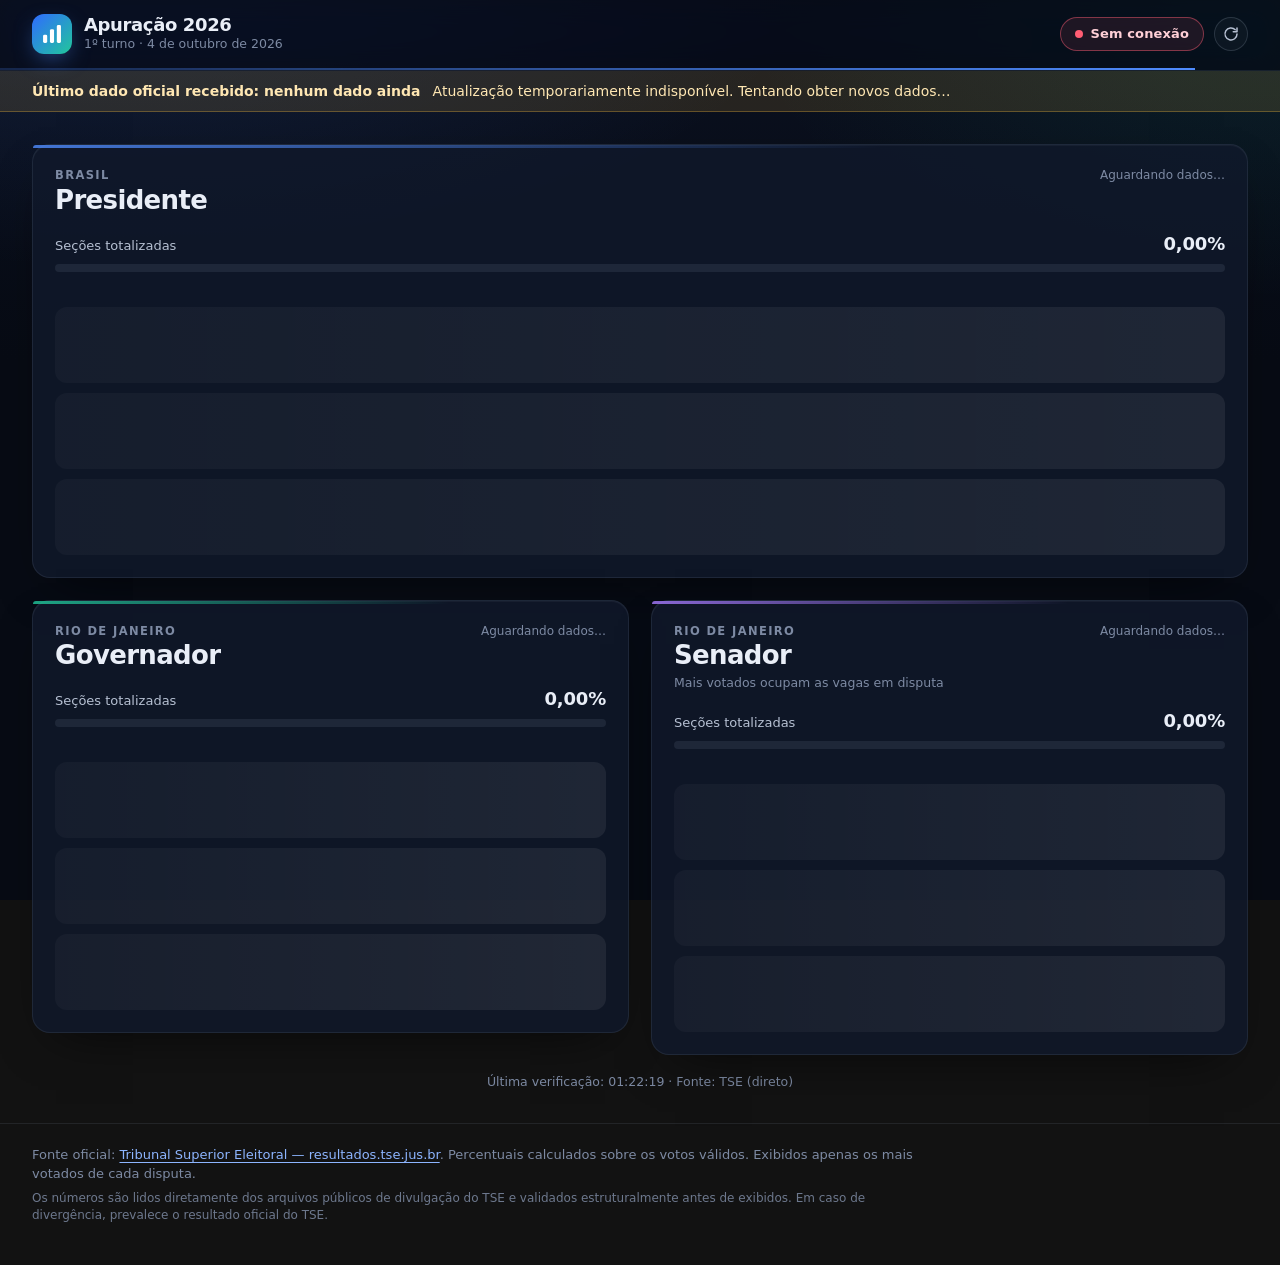
==== index.html @ d316827d "feat: painel oficial de apuracao tempo real eleicoes 2026" ====
<!doctype html>
<html lang="pt-BR">
<head>
  <meta charset="utf-8">
  <meta name="viewport" content="width=device-width, initial-scale=1, viewport-fit=cover">
  <meta http-equiv="Content-Security-Policy" content="default-src 'self'; script-src 'self'; style-src 'self' https://fonts.googleapis.com; font-src 'self' https://fonts.gstatic.com; img-src 'self' data: https://resultados.tse.jus.br; connect-src 'self' https:; base-uri 'self'; form-action 'none'; object-src 'none'">
  <meta name="referrer" content="strict-origin-when-cross-origin">
  <title>Apuração 2026 ao vivo · Presidente, Governador e Senado RJ</title>
  <meta name="description" content="Apuração em tempo real das Eleições 2026: Presidente, Governador do Rio de Janeiro e Senador pelo RJ. Dados oficiais do TSE.">
  <meta name="theme-color" content="#070b14">
  <meta property="og:title" content="Apuração 2026 ao vivo">
  <meta property="og:description" content="Presidente, Governador do RJ e Senado RJ — dados oficiais do TSE em tempo real.">
  <meta property="og:type" content="website">
  <link rel="icon" href="assets/favicon.svg" type="image/svg+xml">
  <link rel="preconnect" href="https://resultados.tse.jus.br" crossorigin>
  <link rel="preconnect" href="https://fonts.googleapis.com">
  <link rel="preconnect" href="https://fonts.gstatic.com" crossorigin>
  <link rel="stylesheet" href="https://fonts.googleapis.com/css2?family=Inter:wght@400;500;600;700;800&display=swap">
  <link rel="stylesheet" href="css/styles.css">
  <script src="js/config.js" defer></script>
  <script src="js/core.js" defer></script>
  <script src="js/tse.js" defer></script>
  <script src="js/ui.js" defer></script>
  <script src="js/app.js" defer></script>
</head>
<body>
  <a class="skip" href="#painel">Pular para os resultados</a>

  <header class="topbar">
    <div class="wrap topbar__inner">
      <div class="brand">
        <span class="brand__mark" aria-hidden="true">
          <svg viewBox="0 0 32 32" width="32" height="32"><rect x="3" y="17" width="6" height="12" rx="2"/><rect x="13" y="9" width="6" height="20" rx="2"/><rect x="23" y="3" width="6" height="26" rx="2"/></svg>
        </span>
        <div class="brand__text">
          <h1 class="brand__title">Apuração 2026</h1>
          <span class="brand__sub" id="turno-label">1º turno · 4 de outubro de 2026</span>
        </div>
      </div>
      <div class="topbar__actions">
        <div id="status" class="status status--idle" role="status" aria-live="polite">
          <span class="status__dot" aria-hidden="true"></span>
          <span class="status__text">Conectando…</span>
        </div>
        <button id="refresh" class="icon-btn" type="button" aria-label="Atualizar agora" title="Atualizar agora">
          <svg viewBox="0 0 24 24" width="18" height="18" aria-hidden="true"><path d="M20 12a8 8 0 1 1-2.34-5.66M20 4v5h-5" fill="none" stroke="currentColor" stroke-width="2" stroke-linecap="round" stroke-linejoin="round"/></svg>
        </button>
      </div>
    </div>
    <div class="topbar__timer" aria-hidden="true"><span id="timer-bar"></span></div>
  </header>

  <div id="demo-banner" class="banner banner--demo" hidden>
    <div class="wrap"><strong>Modo simulação.</strong> Números fictícios para teste visual, sobre a lista real de candidatos. <a href="./">Voltar aos dados oficiais</a></div>
  </div>

  <div id="offline-banner" class="banner banner--warn" role="alert" hidden>
    <div class="wrap">
      <strong>Último dado oficial recebido: <span id="offline-time">—</span></strong>
      <span>Atualização temporariamente indisponível. Tentando obter novos dados…</span>
    </div>
  </div>

  <main id="painel" class="wrap main">
    <section id="countdown" class="countdown" hidden aria-labelledby="countdown-title">
      <p class="countdown__eyebrow">Eleições 2026 · Dados oficiais do TSE</p>
      <h2 class="countdown__title" id="countdown-title">A apuração começa em</h2>
      <div class="countdown__clock" role="timer" aria-live="off">
        <div class="countdown__unit"><span data-u="h">00</span><small>horas</small></div>
        <i aria-hidden="true">:</i>
        <div class="countdown__unit"><span data-u="m">00</span><small>min</small></div>
        <i aria-hidden="true">:</i>
        <div class="countdown__unit"><span data-u="s">00</span><small>seg</small></div>
      </div>
      <p class="countdown__note">Divulgação a partir das 17h (horário de Brasília). O painel entra em modo apuração automaticamente — não é preciso recarregar.</p>
    </section>

    <div id="races" class="races" aria-live="off"></div>

    <p class="meta-line" id="meta-line" aria-live="off"></p>
  </main>

  <footer class="footer">
    <div class="wrap">
      <p>Fonte oficial: <a href="https://resultados.tse.jus.br" target="_blank" rel="noopener noreferrer">Tribunal Superior Eleitoral — resultados.tse.jus.br</a>. Percentuais calculados sobre os votos válidos. Exibidos apenas os mais votados de cada disputa.</p>
      <p class="footer__small">Os números são lidos diretamente dos arquivos públicos de divulgação do TSE e validados estruturalmente antes de exibidos. Em caso de divergência, prevalece o resultado oficial do TSE.</p>
    </div>
  </footer>

  <noscript><div class="noscript">Ative o JavaScript para acompanhar a apuração em tempo real, ou acesse <a href="https://resultados.tse.jus.br">resultados.tse.jus.br</a>.</div></noscript>
</body>
</html>
---- css/styles.css ----
/* ==========================================================================
   Apuração 2026 — estilos
   ========================================================================== */

:root {
  --bg: #070b14;
  --bg-2: #0a1020;
  --surface: rgba(17, 25, 43, 0.82);
  --surface-solid: #111a2c;
  --surface-2: #162036;
  --border: rgba(148, 163, 184, 0.12);
  --border-strong: rgba(148, 163, 184, 0.22);
  --text: #e9eef7;
  --text-2: #b6c0d2;
  --muted: #7d8aa3;
  --accent: #4f8cff;
  --win: #21c79b;
  --warn: #f5b83d;
  --danger: #ff5d73;
  --radius: 18px;
  --radius-sm: 12px;
  --shadow: 0 1px 0 rgba(255, 255, 255, 0.04) inset, 0 20px 50px -24px rgba(0, 0, 0, 0.7);
  --font: 'Inter', system-ui, -apple-system, 'Segoe UI', Roboto, 'Helvetica Neue', Arial, sans-serif;
  --ease: cubic-bezier(.2, .8, .2, 1);
  color-scheme: dark;
}

*, *::before, *::after { box-sizing: border-box; }

[hidden] { display: none !important; }

html { -webkit-text-size-adjust: 100%; text-size-adjust: 100%; }

body {
  margin: 0;
  min-height: 100vh;
  font-family: var(--font);
  font-size: 15px;
  line-height: 1.45;
  color: var(--text);
  background:
    radial-gradient(1200px 600px at 10% -10%, rgba(79, 140, 255, 0.16), transparent 60%),
    radial-gradient(900px 500px at 100% 0%, rgba(33, 199, 155, 0.10), transparent 60%),
    linear-gradient(180deg, var(--bg-2), var(--bg) 40%);
  background-attachment: fixed;
  -webkit-font-smoothing: antialiased;
  -moz-osx-font-smoothing: grayscale;
  font-feature-settings: 'cv11', 'ss01';
}

a { color: #8db5ff; text-underline-offset: 3px; }
a:hover { color: #b9d1ff; }

.wrap { width: 100%; max-width: 1440px; margin: 0 auto; padding: 0 clamp(14px, 3vw, 32px); }

.skip {
  position: absolute; left: 12px; top: -60px; z-index: 100;
  background: var(--accent); color: #fff; padding: 10px 14px; border-radius: 10px; font-weight: 600;
}
.skip:focus { top: 12px; }

:focus-visible { outline: 2px solid var(--accent); outline-offset: 3px; border-radius: 8px; }

/* ---------------------------------------------------------------- Topbar */

.topbar {
  position: sticky; top: 0; z-index: 50;
  background: rgba(7, 11, 20, 0.72);
  backdrop-filter: saturate(160%) blur(14px);
  -webkit-backdrop-filter: saturate(160%) blur(14px);
  border-bottom: 1px solid var(--border);
}
.topbar__inner { display: flex; align-items: center; justify-content: space-between; gap: 16px; min-height: 68px; }

.brand { display: flex; align-items: center; gap: 12px; min-width: 0; }
.brand__mark {
  display: grid; place-items: center; width: 40px; height: 40px; flex: none;
  border-radius: 12px;
  background: linear-gradient(135deg, #2f6bff, #21c79b);
  box-shadow: 0 8px 24px -8px rgba(79, 140, 255, 0.7);
}
.brand__mark svg { width: 22px; height: 22px; fill: #fff; }
.brand__text { display: flex; flex-direction: column; min-width: 0; }
.brand__title { margin: 0; font-size: 18px; font-weight: 800; letter-spacing: -0.02em; line-height: 1.1; }
.brand__sub { color: var(--muted); font-size: 12.5px; font-weight: 500; white-space: nowrap; overflow: hidden; text-overflow: ellipsis; }

.topbar__actions { display: flex; align-items: center; gap: 10px; flex: none; }

.status {
  display: inline-flex; align-items: center; gap: 8px;
  height: 34px; padding: 0 14px;
  border-radius: 999px;
  border: 1px solid var(--border-strong);
  background: rgba(255, 255, 255, 0.03);
  font-size: 13px; font-weight: 600; letter-spacing: 0.01em;
  white-space: nowrap;
  transition: background .3s, border-color .3s, color .3s;
}
.status__dot { width: 8px; height: 8px; border-radius: 50%; background: var(--muted); position: relative; }
.status--live { color: #c9fbe9; border-color: rgba(33, 199, 155, 0.45); background: rgba(33, 199, 155, 0.10); }
.status--live .status__dot { background: var(--win); }
.status--live .status__dot::after {
  content: ''; position: absolute; inset: -4px; border-radius: 50%;
  border: 2px solid var(--win); animation: pulse 1.8s var(--ease) infinite;
}
.status--waiting { color: #cfe0ff; border-color: rgba(79, 140, 255, 0.4); background: rgba(79, 140, 255, 0.10); }
.status--waiting .status__dot { background: var(--accent); }
.status--unstable { color: #ffe7b3; border-color: rgba(245, 184, 61, 0.45); background: rgba(245, 184, 61, 0.10); }
.status--unstable .status__dot { background: var(--warn); }
.status--offline { color: #ffd0d7; border-color: rgba(255, 93, 115, 0.45); background: rgba(255, 93, 115, 0.10); }
.status--offline .status__dot { background: var(--danger); }
.status--final { color: #dbe4f3; }
.status--final .status__dot { background: var(--text-2); }

@keyframes pulse {
  0% { transform: scale(.6); opacity: .9; }
  100% { transform: scale(1.9); opacity: 0; }
}

.icon-btn {
  display: grid; place-items: center; width: 34px; height: 34px;
  border-radius: 50%; border: 1px solid var(--border-strong);
  background: rgba(255, 255, 255, 0.03); color: var(--text-2);
  cursor: pointer; transition: background .2s, color .2s, transform .2s;
}
.icon-btn:hover { background: rgba(255, 255, 255, 0.08); color: var(--text); }
.icon-btn:disabled { cursor: progress; opacity: .7; }
.icon-btn.is-spinning svg { animation: spin .9s linear infinite; }
@keyframes spin { to { transform: rotate(360deg); } }

.topbar__timer { height: 2px; background: transparent; overflow: hidden; }
.topbar__timer span {
  display: block; height: 100%; width: 100%;
  transform-origin: left center; transform: scaleX(0);
  background: linear-gradient(90deg, rgba(79, 140, 255, 0.2), var(--accent));
  transition: transform .25s linear;
}

/* --------------------------------------------------------------- Banners */

.banner { font-size: 14px; border-bottom: 1px solid var(--border); }
.banner .wrap { display: flex; flex-wrap: wrap; gap: 6px 12px; align-items: center; padding-top: 10px; padding-bottom: 10px; }
.banner--warn { background: rgba(245, 184, 61, 0.12); color: #ffe7b3; border-color: rgba(245, 184, 61, 0.3); }
.banner--demo { background: rgba(167, 123, 255, 0.14); color: #e5d9ff; border-color: rgba(167, 123, 255, 0.3); }
.banner a { color: inherit; font-weight: 600; }

/* ------------------------------------------------------------ Countdown */

.main { padding-top: clamp(18px, 3vw, 32px); padding-bottom: 32px; }

.countdown {
  position: relative; overflow: hidden;
  text-align: center;
  padding: clamp(26px, 5vw, 48px) 20px;
  margin-bottom: clamp(18px, 3vw, 28px);
  border-radius: calc(var(--radius) + 6px);
  border: 1px solid var(--border);
  background:
    radial-gradient(600px 220px at 50% 0%, rgba(79, 140, 255, 0.22), transparent 70%),
    var(--surface);
  box-shadow: var(--shadow);
}
.countdown__eyebrow { margin: 0 0 6px; color: var(--muted); font-size: 12px; font-weight: 700; letter-spacing: .14em; text-transform: uppercase; }
.countdown__title { margin: 0 0 18px; font-size: clamp(20px, 3vw, 28px); font-weight: 700; letter-spacing: -0.02em; }
.countdown__clock { display: inline-flex; align-items: flex-start; gap: clamp(8px, 2vw, 18px); }
.countdown__clock i { font-style: normal; font-size: clamp(36px, 8vw, 72px); font-weight: 300; color: var(--muted); line-height: 1; }
.countdown__unit { display: flex; flex-direction: column; align-items: center; min-width: clamp(64px, 14vw, 120px); }
.countdown__unit span {
  font-size: clamp(42px, 9vw, 84px); font-weight: 800; line-height: 1; letter-spacing: -0.04em;
  font-variant-numeric: tabular-nums;
  background: linear-gradient(180deg, #fff, #9fb8e6);
  -webkit-background-clip: text; background-clip: text; color: transparent;
}
.countdown__unit small { margin-top: 8px; color: var(--muted); font-size: 11px; font-weight: 600; letter-spacing: .12em; text-transform: uppercase; }
.countdown__note { margin: 20px auto 0; max-width: 560px; color: var(--text-2); font-size: 14px; }

/* ---------------------------------------------------------------- Grid */

.races { display: grid; grid-template-columns: 1fr; gap: clamp(14px, 2vw, 22px); align-items: start; }

@media (min-width: 880px) {
  .races { grid-template-columns: repeat(2, minmax(0, 1fr)); }
  .race--presidente { grid-column: 1 / -1; }
  .race--presidente.is-pre .cands { grid-template-columns: repeat(auto-fill, minmax(240px, 1fr)); }
  .race--presidente:not(.is-pre) .cands { grid-template-columns: repeat(2, minmax(0, 1fr)); column-gap: 18px; }
  .race--presidente:not(.is-pre) .cand.is-leader { grid-column: 1 / -1; }
}
@media (min-width: 1320px) {
  .races { grid-template-columns: repeat(3, minmax(0, 1fr)); }
  .race--presidente { grid-column: auto; }
  .race--presidente.is-pre .cands { grid-template-columns: 1fr; }
  .race--presidente:not(.is-pre) .cands { grid-template-columns: 1fr; }
}

/* ---------------------------------------------------------------- Card */

.race {
  position: relative;
  display: flex; flex-direction: column; gap: 16px;
  padding: clamp(16px, 2vw, 22px);
  border-radius: var(--radius);
  border: 1px solid var(--border);
  background: var(--surface);
  box-shadow: var(--shadow);
  min-width: 0;
}
.race::before {
  content: ''; position: absolute; inset: 0 0 auto 0; height: 3px; border-radius: var(--radius) var(--radius) 0 0;
  background: linear-gradient(90deg, var(--accent), transparent 70%);
  opacity: .8;
}
.race--governador::before { background: linear-gradient(90deg, #21c79b, transparent 70%); }
.race--senador::before { background: linear-gradient(90deg, #a77bff, transparent 70%); }

.race__head { display: flex; align-items: flex-start; justify-content: space-between; gap: 12px; }
.race__eyebrow { margin: 0; color: var(--muted); font-size: 11.5px; font-weight: 700; letter-spacing: .12em; text-transform: uppercase; }
.race__title { margin: 2px 0 0; font-size: clamp(22px, 2.4vw, 26px); font-weight: 800; letter-spacing: -0.025em; line-height: 1.1; }
.race__hint { margin: 4px 0 0; color: var(--muted); font-size: 12.5px; }
.race__meta { display: flex; flex-direction: column; align-items: flex-end; gap: 6px; text-align: right; flex: none; }
.race__updated { color: var(--muted); font-size: 12px; font-variant-numeric: tabular-nums; white-space: nowrap; }

.chip { display: inline-flex; align-items: center; height: 22px; padding: 0 9px; border-radius: 999px; font-size: 11px; font-weight: 700; letter-spacing: .04em; text-transform: uppercase; }
.chip--final { background: rgba(233, 238, 247, 0.1); color: var(--text); border: 1px solid var(--border-strong); }

.race__alert {
  margin: 0; padding: 10px 12px; border-radius: var(--radius-sm);
  background: rgba(245, 184, 61, 0.1); border: 1px solid rgba(245, 184, 61, 0.3);
  color: #ffe7b3; font-size: 13px;
}

/* ------------------------------------------------------------ Progress */

.progress { display: grid; gap: 7px; }
.progress__row { display: flex; align-items: baseline; justify-content: space-between; gap: 10px; }
.progress__label { color: var(--text-2); font-size: 13px; font-weight: 500; }
.progress__value { font-size: 18px; font-weight: 800; letter-spacing: -0.01em; font-variant-numeric: tabular-nums; }
.progress__track { height: 8px; border-radius: 999px; background: rgba(148, 163, 184, 0.12); overflow: hidden; }
.progress__fill {
  display: block; height: 100%; width: 0;
  border-radius: inherit;
  background: linear-gradient(90deg, #2f6bff, #21c79b);
  transition: width 1.1s var(--ease);
  position: relative; overflow: hidden;
}
.progress__fill::after {
  content: ''; position: absolute; inset: 0;
  background: linear-gradient(90deg, transparent, rgba(255, 255, 255, 0.35), transparent);
  transform: translateX(-100%); animation: shimmer 2.4s ease-in-out infinite;
}
.is-final .progress__fill::after, .is-pre .progress__fill::after { animation: none; }
.progress__count { color: var(--muted); font-size: 12px; font-variant-numeric: tabular-nums; min-height: 1em; }
@keyframes shimmer { to { transform: translateX(100%); } }

/* --------------------------------------------------------- Candidatos */

.cands { list-style: none; margin: 0; padding: 0; display: grid; gap: 10px; }

.cand {
  --c: var(--accent);
  position: relative;
  display: grid;
  grid-template-columns: 26px 56px minmax(0, 1fr) auto;
  align-items: center;
  gap: 12px;
  padding: 12px;
  border-radius: var(--radius-sm);
  background: rgba(255, 255, 255, 0.025);
  border: 1px solid var(--border);
  transition: background .3s, border-color .3s;
  will-change: transform;
}
.cand:hover { background: rgba(255, 255, 255, 0.045); }

.cand.is-leader {
  grid-template-columns: 26px 84px minmax(0, 1fr) auto;
  padding: 14px;
  border-color: color-mix(in srgb, var(--c) 45%, transparent);
  background:
    linear-gradient(110deg, color-mix(in srgb, var(--c) 16%, transparent), transparent 60%),
    rgba(255, 255, 255, 0.03);
}

.cand__rank { color: var(--muted); font-size: 13px; font-weight: 700; text-align: center; font-variant-numeric: tabular-nums; }
.is-leader .cand__rank { color: var(--c); }

.cand__photo {
  position: relative; width: 56px; aspect-ratio: 3 / 4;
  border-radius: 10px; overflow: hidden;
  background: linear-gradient(160deg, color-mix(in srgb, var(--c) 45%, #1a2338), #121a2b);
  box-shadow: 0 0 0 2px color-mix(in srgb, var(--c) 70%, transparent), 0 8px 20px -10px rgba(0, 0, 0, .8);
}
.is-leader .cand__photo { width: 84px; border-radius: 14px; }
.cand__photo img {
  position: absolute; inset: 0; width: 100%; height: 100%;
  object-fit: cover; object-position: center 20%;
  opacity: 0; transition: opacity .5s ease;
}
.cand__photo.has-img img { opacity: 1; }
.cand__initials {
  position: absolute; inset: 0; display: grid; place-items: center;
  font-weight: 800; font-size: 17px; color: rgba(255, 255, 255, 0.9); letter-spacing: .02em;
}
.is-leader .cand__initials { font-size: 24px; }

.cand__body { min-width: 0; display: grid; gap: 3px; }
.cand__line { display: flex; align-items: center; gap: 8px; min-width: 0; }
.cand__name {
  font-weight: 700; font-size: 15px; letter-spacing: -0.01em; line-height: 1.2;
  overflow: hidden; display: -webkit-box; -webkit-line-clamp: 2; line-clamp: 2; -webkit-box-orient: vertical;
  overflow-wrap: anywhere;
}
.cand__line { align-items: flex-start; }
.cand.is-cut { margin-bottom: 22px; }
.cand.is-cut::after {
  content: attr(data-cut);
  position: absolute; left: 0; right: 0; bottom: -17px;
  display: flex; align-items: center; gap: 8px;
  color: var(--muted); font-size: 10.5px; font-weight: 700; letter-spacing: .08em; text-transform: uppercase;
  border-top: 1px dashed var(--border-strong); padding-top: 3px;
}
.is-leader .cand__name { font-size: 19px; font-weight: 800; }
.cand__party { color: var(--muted); font-size: 12.5px; white-space: nowrap; overflow: hidden; text-overflow: ellipsis; }

.cand__bar { margin-top: 6px; height: 7px; border-radius: 999px; background: rgba(148, 163, 184, 0.12); overflow: hidden; }
.is-leader .cand__bar { height: 9px; }
.cand__fill {
  display: block; height: 100%; width: 0; border-radius: inherit;
  background: linear-gradient(90deg, color-mix(in srgb, var(--c) 70%, #fff 0%), var(--c));
  box-shadow: 0 0 16px -2px color-mix(in srgb, var(--c) 70%, transparent);
  transition: width 1s var(--ease);
}

.cand__nums { display: grid; justify-items: end; gap: 1px; text-align: right; min-width: 84px; }
.cand__pct { font-size: 20px; font-weight: 800; letter-spacing: -0.02em; font-variant-numeric: tabular-nums; line-height: 1.1; }
.is-leader .cand__pct { font-size: 30px; }
.cand__votes { color: var(--text-2); font-size: 12px; font-variant-numeric: tabular-nums; white-space: nowrap; }
.cand__delta { font-size: 11.5px; font-weight: 700; font-variant-numeric: tabular-nums; min-height: 1em; }
.cand__delta.is-up { color: var(--win); }
.cand__delta.is-down { color: var(--danger); }
.cand__num { display: none; }

.tag {
  flex: none; display: inline-flex; align-items: center; height: 20px; padding: 0 8px;
  border-radius: 999px; font-size: 10.5px; font-weight: 800; letter-spacing: .06em; text-transform: uppercase;
}
.tag--win { background: rgba(33, 199, 155, 0.16); color: #7ff0cc; border: 1px solid rgba(33, 199, 155, 0.45); }
.tag--runoff { background: rgba(245, 184, 61, 0.14); color: #ffd98a; border: 1px solid rgba(245, 184, 61, 0.45); }
.tag--muted { background: rgba(148, 163, 184, 0.12); color: var(--text-2); border: 1px solid var(--border-strong); }

.cand.is-flash { animation: flash 1.4s ease-out; }
@keyframes flash {
  0% { background-color: color-mix(in srgb, var(--c) 22%, transparent); }
  100% { background-color: rgba(255, 255, 255, 0.025); }
}

/* Pré-apuração: lista compacta de todos os candidatos */
.is-pre .cands { grid-template-columns: repeat(auto-fill, minmax(220px, 1fr)); gap: 8px; }
.is-pre .cand { grid-template-columns: 44px minmax(0, 1fr) auto; padding: 9px 10px; gap: 10px; }
.is-pre .cand__rank, .is-pre .cand__bar, .is-pre .cand__pct, .is-pre .cand__votes, .is-pre .cand__delta { display: none; }
.is-pre .cand__photo { width: 44px; border-radius: 9px; }
.is-pre .cand__initials { font-size: 14px; }
.is-pre .cand__name { font-size: 14px; }
.is-pre .cand__nums { min-width: 0; }
.is-pre .cand__num {
  display: inline-grid; place-items: center; min-width: 34px; height: 26px; padding: 0 8px;
  border-radius: 8px; background: color-mix(in srgb, var(--c) 18%, transparent);
  color: color-mix(in srgb, var(--c) 60%, #fff); font-weight: 800; font-size: 13px; font-variant-numeric: tabular-nums;
}

/* Carregando */
.skeleton { display: none; gap: 10px; }
.is-loading .skeleton { display: grid; }
.is-loading .cands, .is-loading .stats { display: none; }
.skeleton span {
  height: 76px; border-radius: var(--radius-sm);
  background: linear-gradient(90deg, rgba(255, 255, 255, 0.03), rgba(255, 255, 255, 0.07), rgba(255, 255, 255, 0.03));
  background-size: 200% 100%; animation: skel 1.4s ease-in-out infinite;
}
@keyframes skel { from { background-position: 200% 0; } to { background-position: -200% 0; } }

.is-stale .cands, .is-stale .progress { opacity: .72; transition: opacity .3s; }

/* --------------------------------------------------------------- Chart */

.chart { margin: 0; padding: 12px 12px 6px; border-radius: var(--radius-sm); border: 1px solid var(--border); background: rgba(0, 0, 0, 0.18); }
.chart__caption { display: flex; justify-content: space-between; gap: 10px; flex-wrap: wrap; margin-bottom: 6px; font-size: 12px; font-weight: 600; color: var(--text-2); }
.chart__axis { color: var(--muted); font-weight: 500; }
.chart svg { display: block; width: 100%; height: 170px; overflow: visible; }
.chart__grid { stroke: rgba(148, 163, 184, 0.12); stroke-width: 1; vector-effect: non-scaling-stroke; }
.chart__half { stroke: rgba(245, 184, 61, 0.45); stroke-width: 1; stroke-dasharray: 4 4; vector-effect: non-scaling-stroke; }
.chart__label { fill: var(--muted); font-size: 10px; font-family: var(--font); }
.chart__line { fill: none; stroke-width: 2.25; stroke-linejoin: round; stroke-linecap: round; vector-effect: non-scaling-stroke; }
.chart__dot { stroke: var(--surface-solid); stroke-width: 2; vector-effect: non-scaling-stroke; }

/* --------------------------------------------------------------- Stats */

.stats { display: grid; grid-template-columns: repeat(4, minmax(0, 1fr)); gap: 8px; margin: 0; }
.stat { padding: 10px 8px; border-radius: 10px; background: rgba(255, 255, 255, 0.025); border: 1px solid var(--border); text-align: center; min-width: 0; }
.stat dt { color: var(--muted); font-size: 10.5px; font-weight: 700; letter-spacing: .06em; text-transform: uppercase; white-space: nowrap; overflow: hidden; text-overflow: ellipsis; }
.stat dd { margin: 3px 0 0; font-size: 14px; font-weight: 700; font-variant-numeric: tabular-nums; }

/* ------------------------------------------------------------- Footer */

.meta-line { margin: 18px 0 0; text-align: center; color: var(--muted); font-size: 12.5px; font-variant-numeric: tabular-nums; }

.footer { border-top: 1px solid var(--border); padding: 22px 0 34px; color: var(--muted); font-size: 13px; }
.footer p { margin: 0 0 6px; max-width: 900px; }
.footer__small { font-size: 12px; opacity: .85; }

.noscript { padding: 16px; text-align: center; background: var(--warn); color: #111; }
.is-broken::after {
  content: 'Falha ao carregar os scripts. Recarregue a página.';
  position: fixed; inset: auto 16px 16px 16px; padding: 14px; border-radius: 12px;
  background: var(--danger); color: #fff; font-weight: 600; text-align: center;
}

/* ---------------------------------------------------------- Responsivo */

@media (max-width: 560px) {
  body { font-size: 14px; }
  .topbar__inner { min-height: 60px; }
  .brand__mark { width: 34px; height: 34px; }
  .brand__title { font-size: 16px; }
  .status { padding: 0 10px; font-size: 12px; }
  .cand { grid-template-columns: 48px minmax(0, 1fr) auto; padding: 10px; gap: 10px; }
  .cand .cand__rank { display: none; }
  .cand__photo { width: 48px; }
  .cand.is-leader { grid-template-columns: 66px minmax(0, 1fr) auto; }
  .is-leader .cand__photo { width: 66px; }
  .is-leader .cand__name { font-size: 16px; }
  .is-leader .cand__pct { font-size: 24px; }
  .cand__pct { font-size: 17px; }
  .cand__nums { min-width: 70px; }
  .stats { grid-template-columns: repeat(2, minmax(0, 1fr)); }
  .race__head { flex-direction: column; }
  .race__meta { align-items: flex-start; text-align: left; flex-direction: row; }
}

@media (prefers-reduced-motion: reduce) {
  *, *::before, *::after { animation: none !important; transition: none !important; }
}

@supports not (color: color-mix(in srgb, red 50%, blue)) {
  .cand.is-leader { border-color: var(--border-strong); background: rgba(255, 255, 255, 0.05); }
  .cand__photo { box-shadow: 0 0 0 2px var(--c); background: #1a2338; }
  .cand__fill { background: var(--c); box-shadow: none; }
  .is-pre .cand__num { background: rgba(255, 255, 255, 0.08); color: var(--text); }
}
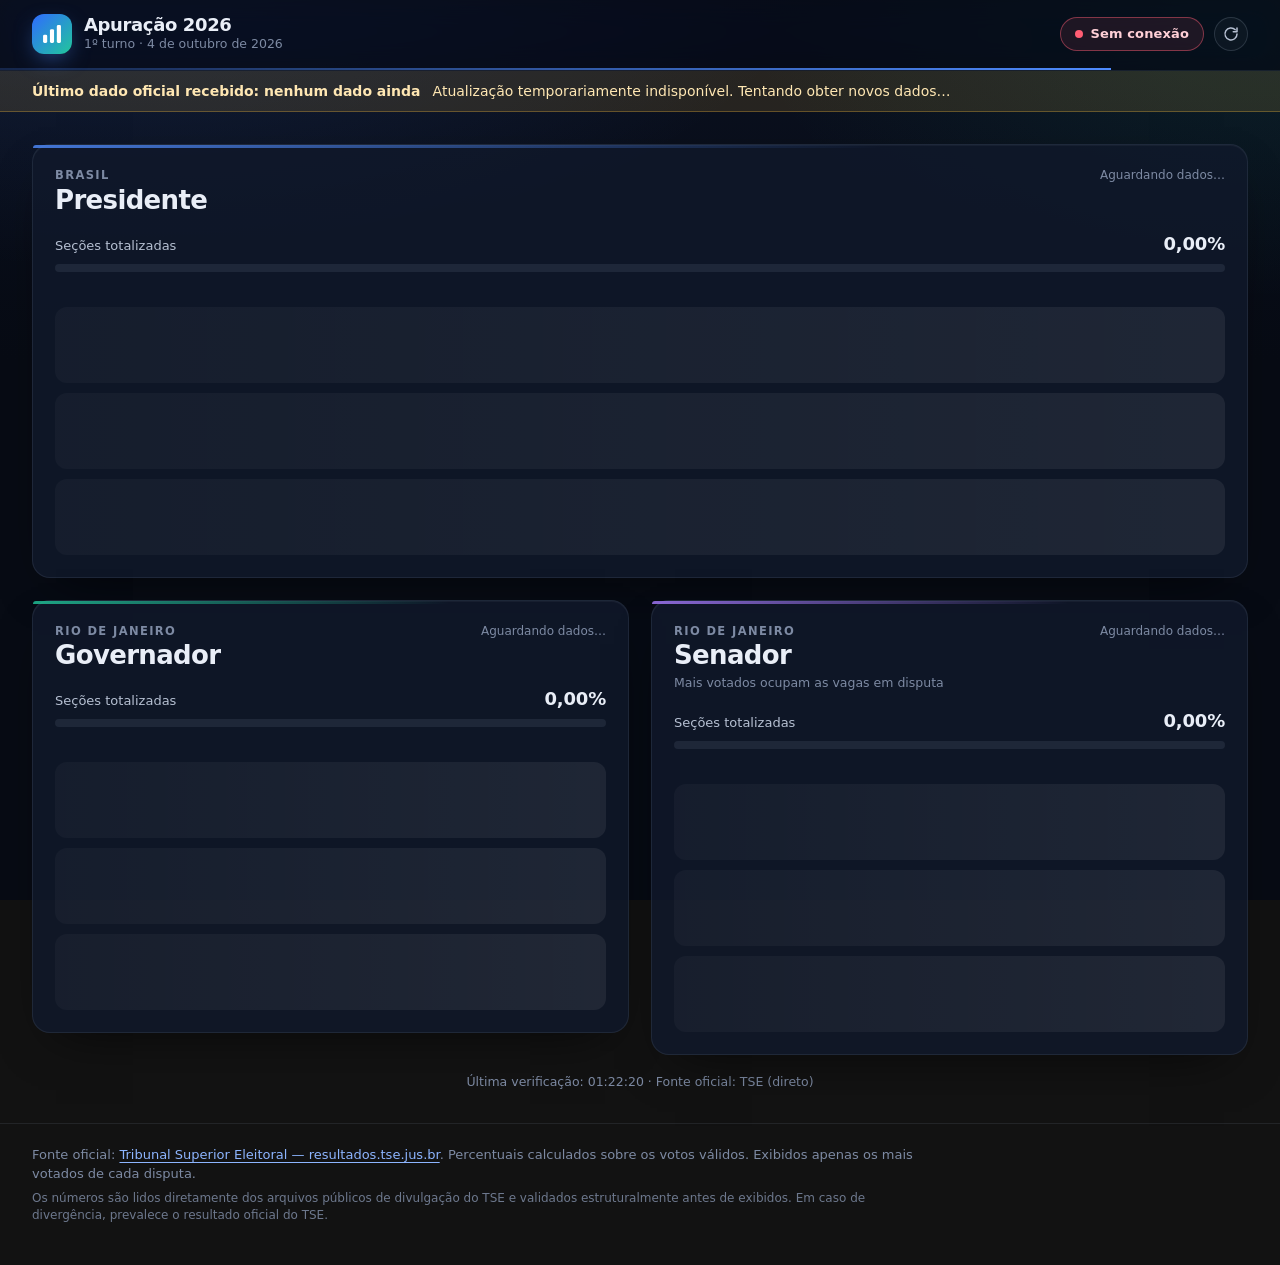
==== commit a3c69fe8: "fix: remover simulacao e aplicar rigor absoluto aos dados oficiais do TSE" ====
--- a/index.html
+++ b/index.html
@@ -50,10 +50,6 @@
     <div class="topbar__timer" aria-hidden="true"><span id="timer-bar"></span></div>
   </header>
 
-  <div id="demo-banner" class="banner banner--demo" hidden>
-    <div class="wrap"><strong>Modo simulação.</strong> Números fictícios para teste visual, sobre a lista real de candidatos. <a href="./">Voltar aos dados oficiais</a></div>
-  </div>
-
   <div id="offline-banner" class="banner banner--warn" role="alert" hidden>
     <div class="wrap">
       <strong>Último dado oficial recebido: <span id="offline-time">—</span></strong>
--- a/css/styles.css
+++ b/css/styles.css
@@ -141,7 +141,6 @@
 .banner { font-size: 14px; border-bottom: 1px solid var(--border); }
 .banner .wrap { display: flex; flex-wrap: wrap; gap: 6px 12px; align-items: center; padding-top: 10px; padding-bottom: 10px; }
 .banner--warn { background: rgba(245, 184, 61, 0.12); color: #ffe7b3; border-color: rgba(245, 184, 61, 0.3); }
-.banner--demo { background: rgba(167, 123, 255, 0.14); color: #e5d9ff; border-color: rgba(167, 123, 255, 0.3); }
 .banner a { color: inherit; font-weight: 600; }
 
 /* ------------------------------------------------------------ Countdown */
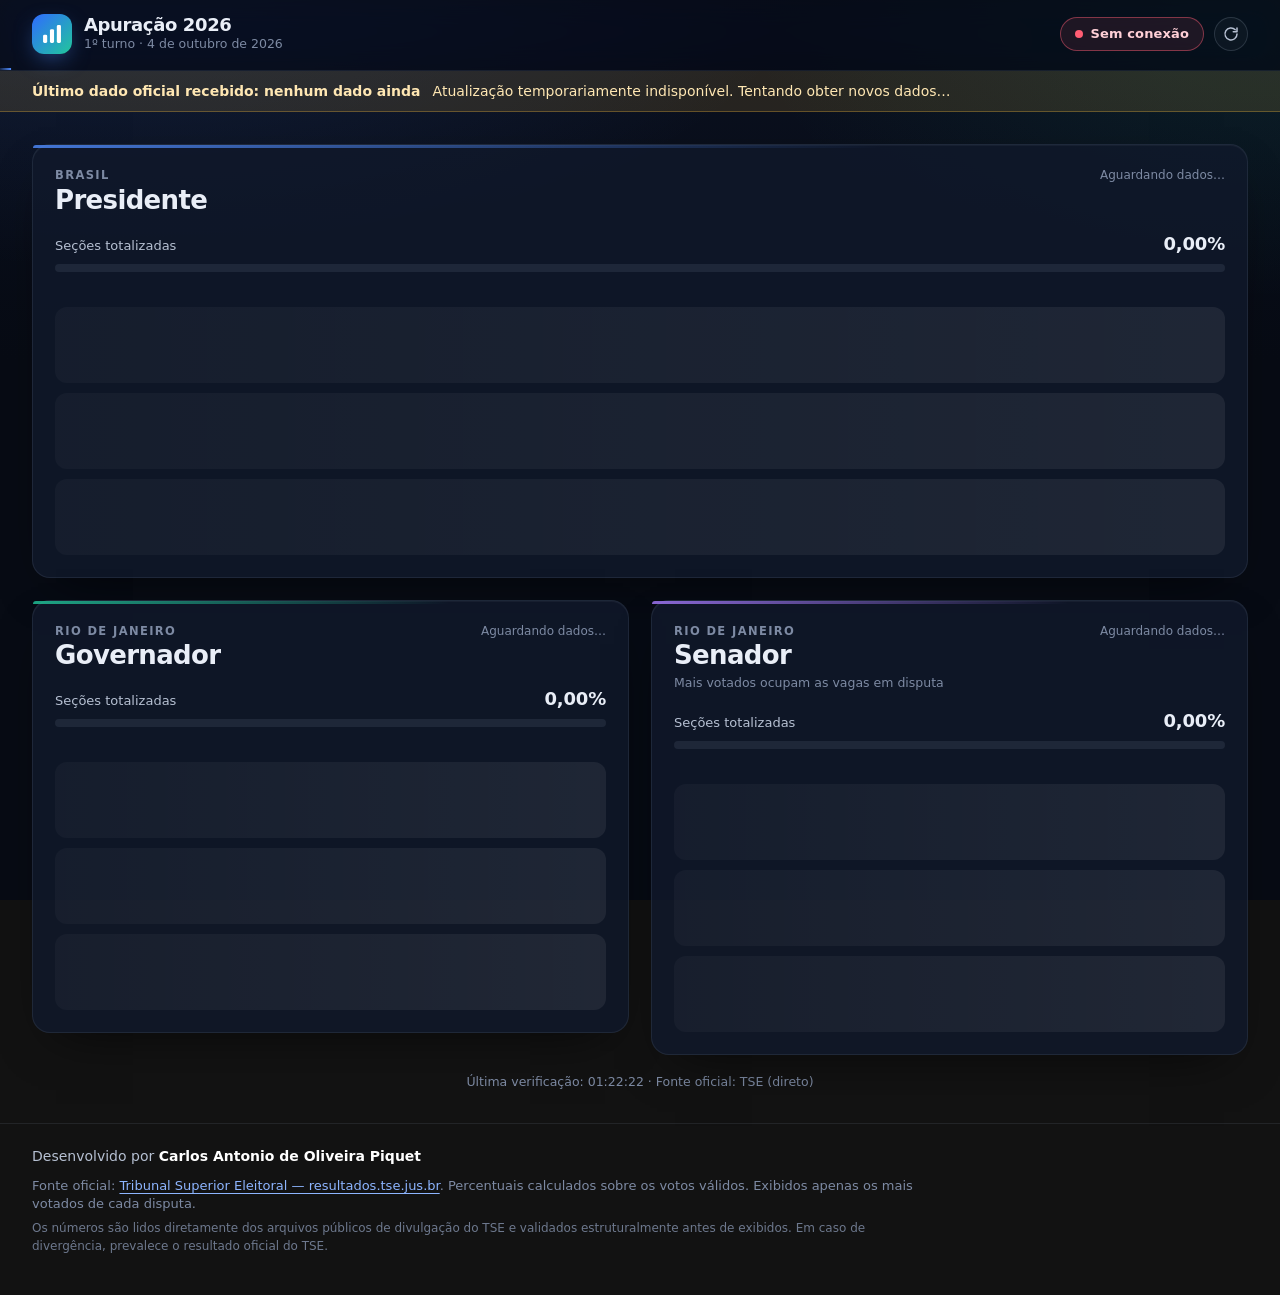
==== commit 285f2ec0: "feat: adicionar imagem oficial open-graph para whatsapp e rodape com desenvolvedor" ====
--- a/index.html
+++ b/index.html
@@ -8,9 +8,20 @@
   <title>Apuração 2026 ao vivo · Presidente, Governador e Senado RJ</title>
   <meta name="description" content="Apuração em tempo real das Eleições 2026: Presidente, Governador do Rio de Janeiro e Senador pelo RJ. Dados oficiais do TSE.">
   <meta name="theme-color" content="#070b14">
-  <meta property="og:title" content="Apuração 2026 ao vivo">
-  <meta property="og:description" content="Presidente, Governador do RJ e Senado RJ — dados oficiais do TSE em tempo real.">
+  <meta property="og:title" content="Apuração 2026 ao vivo · Presidente, Governador e Senado RJ">
+  <meta property="og:description" content="Acompanhe a apuração em tempo real com dados oficiais do TSE a partir das 17h. Desenvolvido por Carlos Antonio de Oliveira Piquet.">
   <meta property="og:type" content="website">
+  <meta property="og:url" content="https://webrjpro.github.io/elei-es2026/">
+  <meta property="og:image" content="https://webrjpro.github.io/elei-es2026/assets/og-image.png">
+  <meta property="og:image:secure_url" content="https://webrjpro.github.io/elei-es2026/assets/og-image.png">
+  <meta property="og:image:type" content="image/png">
+  <meta property="og:image:width" content="1200">
+  <meta property="og:image:height" content="630">
+  <meta property="og:image:alt" content="Apuração 2026 ao vivo - Dados Oficiais do TSE">
+  <meta name="twitter:card" content="summary_large_image">
+  <meta name="twitter:title" content="Apuração 2026 ao vivo · Presidente, Governador e Senado RJ">
+  <meta name="twitter:description" content="Acompanhe a apuração em tempo real com dados oficiais do TSE a partir das 17h. Desenvolvido por Carlos Antonio de Oliveira Piquet.">
+  <meta name="twitter:image" content="https://webrjpro.github.io/elei-es2026/assets/og-image.png">
   <link rel="icon" href="assets/favicon.svg" type="image/svg+xml">
   <link rel="preconnect" href="https://resultados.tse.jus.br" crossorigin>
   <link rel="preconnect" href="https://fonts.googleapis.com">
@@ -78,6 +89,7 @@
 
   <footer class="footer">
     <div class="wrap">
+      <p class="footer__author">Desenvolvido por <strong>Carlos Antonio de Oliveira Piquet</strong></p>
       <p>Fonte oficial: <a href="https://resultados.tse.jus.br" target="_blank" rel="noopener noreferrer">Tribunal Superior Eleitoral — resultados.tse.jus.br</a>. Percentuais calculados sobre os votos válidos. Exibidos apenas os mais votados de cada disputa.</p>
       <p class="footer__small">Os números são lidos diretamente dos arquivos públicos de divulgação do TSE e validados estruturalmente antes de exibidos. Em caso de divergência, prevalece o resultado oficial do TSE.</p>
     </div>
--- a/css/styles.css
+++ b/css/styles.css
@@ -404,6 +404,8 @@
 
 .footer { border-top: 1px solid var(--border); padding: 22px 0 34px; color: var(--muted); font-size: 13px; }
 .footer p { margin: 0 0 6px; max-width: 900px; }
+.footer__author { font-size: 14px; color: var(--text-2); margin-bottom: 10px !important; }
+.footer__author strong { color: #fff; font-weight: 700; }
 .footer__small { font-size: 12px; opacity: .85; }
 
 .noscript { padding: 16px; text-align: center; background: var(--warn); color: #111; }
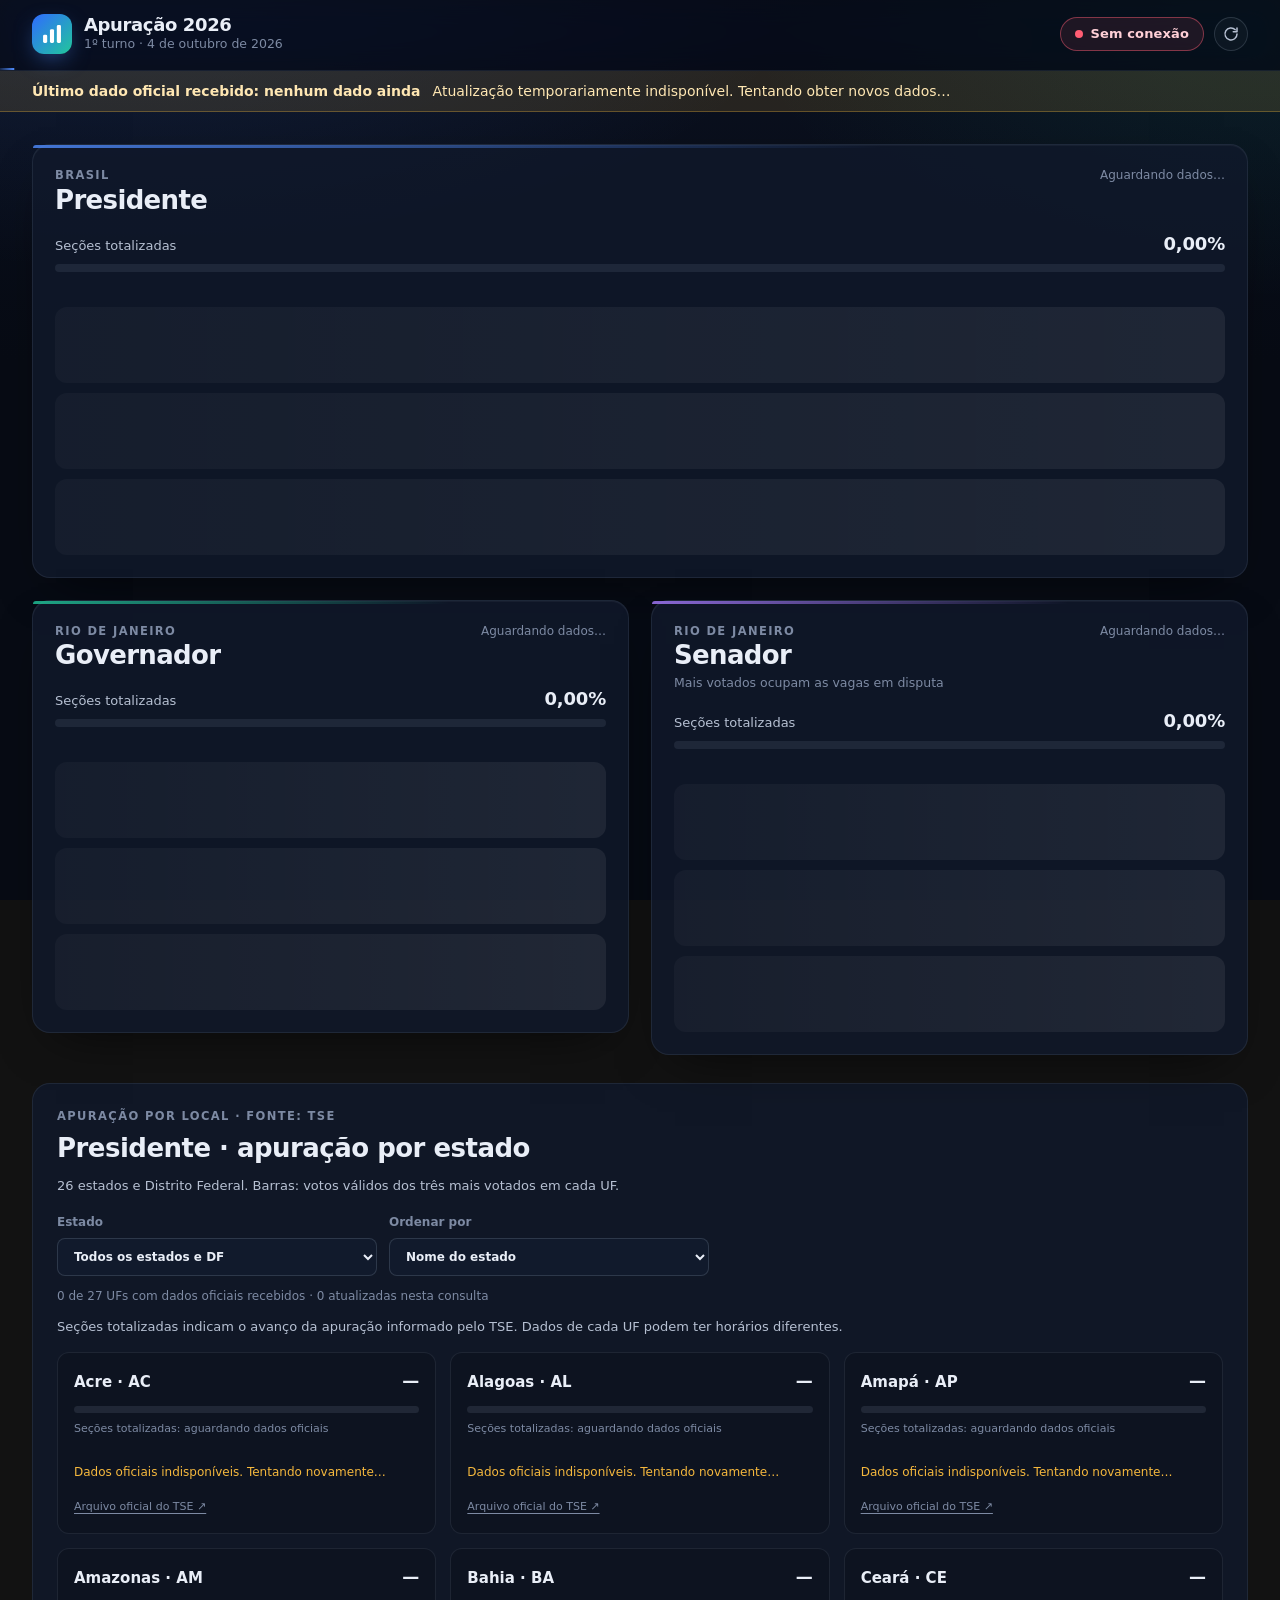
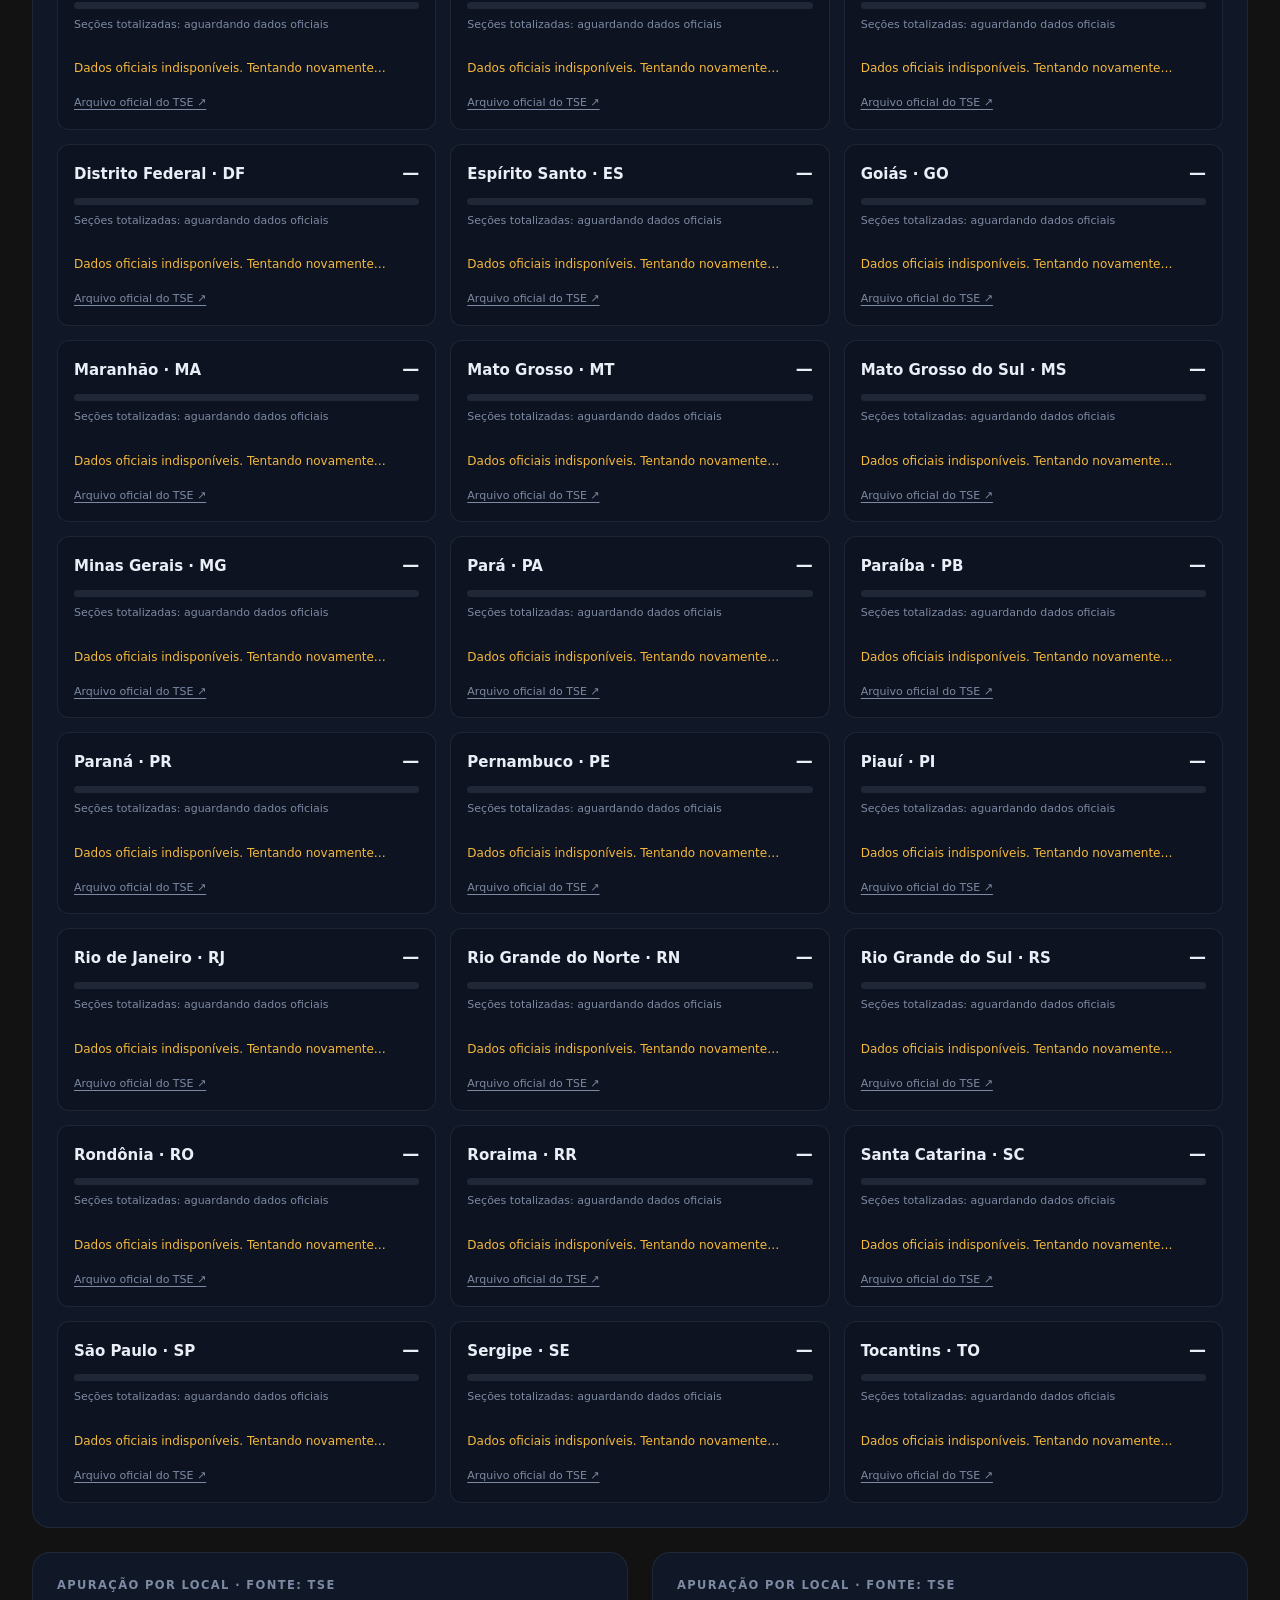
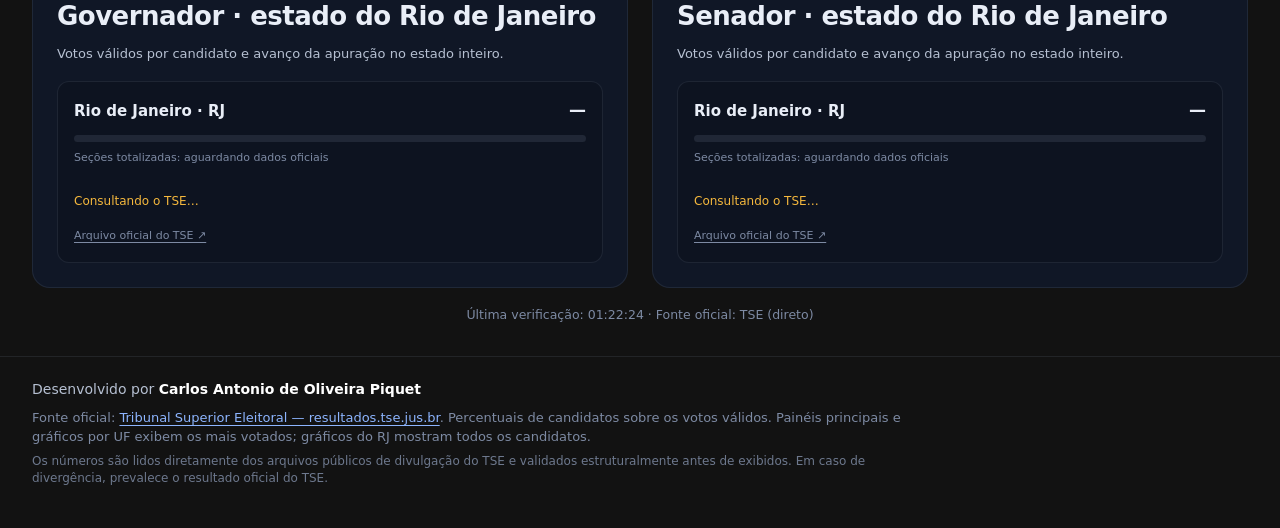
==== commit 909a6ce6: "feat: graficos oficiais por UF e disputas do RJ com verificacao no navegador" ====
--- a/index.html
+++ b/index.html
@@ -32,6 +32,7 @@
   <script src="js/core.js" defer></script>
   <script src="js/tse.js" defer></script>
   <script src="js/ui.js" defer></script>
+  <script src="js/territory.js" defer></script>
   <script src="js/app.js" defer></script>
 </head>
 <body>
@@ -84,13 +85,15 @@
 
     <div id="races" class="races" aria-live="off"></div>
 
+    <div id="territorial-charts" class="territorial" aria-live="off"></div>
+
     <p class="meta-line" id="meta-line" aria-live="off"></p>
   </main>
 
   <footer class="footer">
     <div class="wrap">
       <p class="footer__author">Desenvolvido por <strong>Carlos Antonio de Oliveira Piquet</strong></p>
-      <p>Fonte oficial: <a href="https://resultados.tse.jus.br" target="_blank" rel="noopener noreferrer">Tribunal Superior Eleitoral — resultados.tse.jus.br</a>. Percentuais calculados sobre os votos válidos. Exibidos apenas os mais votados de cada disputa.</p>
+      <p>Fonte oficial: <a href="https://resultados.tse.jus.br" target="_blank" rel="noopener noreferrer">Tribunal Superior Eleitoral — resultados.tse.jus.br</a>. Percentuais de candidatos sobre os votos válidos. Painéis principais e gráficos por UF exibem os mais votados; gráficos do RJ mostram todos os candidatos.</p>
       <p class="footer__small">Os números são lidos diretamente dos arquivos públicos de divulgação do TSE e validados estruturalmente antes de exibidos. Em caso de divergência, prevalece o resultado oficial do TSE.</p>
     </div>
   </footer>
--- a/css/styles.css
+++ b/css/styles.css
@@ -393,6 +393,41 @@
 
 /* --------------------------------------------------------------- Stats */
 
+.territorial { display: grid; gap: 24px; margin-top: 28px; }
+.territory-section { padding: clamp(16px, 2vw, 24px); border: 1px solid var(--border); border-radius: var(--radius); background: var(--surface); min-width: 0; }
+.territory-section__head h2 { margin: 5px 0 8px; font-size: clamp(20px, 2.4vw, 26px); letter-spacing: -.02em; }
+.territory-section__subtitle { margin: 0 0 14px; font-size: 13px; color: var(--text-2); line-height: 1.6; }
+.territory-controls { display: flex; flex-wrap: wrap; gap: 12px; margin: 18px 0 12px; }
+.territory-controls label { display: grid; gap: 6px; color: var(--muted); font-size: 12px; font-weight: 600; flex: 1 1 200px; max-width: 320px; }
+.territory-controls select { width: 100%; border: 1px solid var(--border-strong); border-radius: 8px; padding: 10px 12px; font: inherit; color: var(--text); background: var(--surface-solid); }
+.territory-controls select:focus-visible { outline: 2px solid var(--accent); outline-offset: 3px; }
+.territory-summary { color: var(--muted); font-size: 12px; margin: 12px 0; }
+.territory-grid { display: grid; grid-template-columns: repeat(3, minmax(0, 1fr)); gap: 14px; }
+.territory-rio { display: grid; grid-template-columns: repeat(2, minmax(0, 1fr)); gap: 24px; align-items: start; }
+.territory-card { padding: 16px; border: 1px solid var(--border); border-radius: 12px; background: rgba(0, 0, 0, .14); min-width: 0; }
+.territory-card__head { display: flex; justify-content: space-between; gap: 12px; align-items: baseline; }
+.territory-card__head h3 { font-size: 15px; margin: 0 0 12px; }
+.territory-card__head strong { font-size: 17px; white-space: nowrap; font-variant-numeric: tabular-nums; }
+.territory-card__track, .territory-bar__track { height: 7px; border-radius: 99px; background: rgba(148, 163, 184, .14); overflow: hidden; }
+.territory-card__track > span { display: block; height: 100%; width: 0; border-radius: inherit; background: linear-gradient(90deg, #4f8cff, #21c79b); transition: width .5s; }
+.territory-card__count, .territory-card__updated, .territory-card__source { font-size: 11px; color: var(--muted); line-height: 1.6; }
+.territory-card__count { margin: 7px 0 16px; }
+.territory-card__updated { margin: 14px 0 3px; }
+.territory-card__status { font-size: 12px; color: var(--warn); line-height: 1.5; margin: 10px 0; }
+.territory-bars { list-style: none; padding: 0; margin: 0; display: grid; gap: 14px; }
+.territory-bar__label { display: flex; justify-content: space-between; gap: 12px; align-items: baseline; font-size: 12px; margin-bottom: 6px; }
+.territory-bar__label span { overflow-wrap: anywhere; min-width: 0; }
+.territory-bar__label strong { white-space: nowrap; font-variant-numeric: tabular-nums; }
+.territory-bar__fill { display: block; height: 100%; border-radius: inherit; transition: width .5s; }
+.territory-bar small { display: block; color: var(--muted); font-size: 11px; margin-top: 4px; }
+.territory-rio .territory-card { margin-top: 16px; }
+.territory-card.is-stale .territory-bars, .territory-card.is-stale .territory-card__track { opacity: .65; }
+@media (max-width: 1000px) { .territory-grid { grid-template-columns: repeat(2, minmax(0, 1fr)); } }
+@media (max-width: 640px) {
+  .territory-grid, .territory-rio { grid-template-columns: 1fr; }
+  .territory-controls label { max-width: none; }
+}
+
 .stats { display: grid; grid-template-columns: repeat(4, minmax(0, 1fr)); gap: 8px; margin: 0; }
 .stat { padding: 10px 8px; border-radius: 10px; background: rgba(255, 255, 255, 0.025); border: 1px solid var(--border); text-align: center; min-width: 0; }
 .stat dt { color: var(--muted); font-size: 10.5px; font-weight: 700; letter-spacing: .06em; text-transform: uppercase; white-space: nowrap; overflow: hidden; text-overflow: ellipsis; }
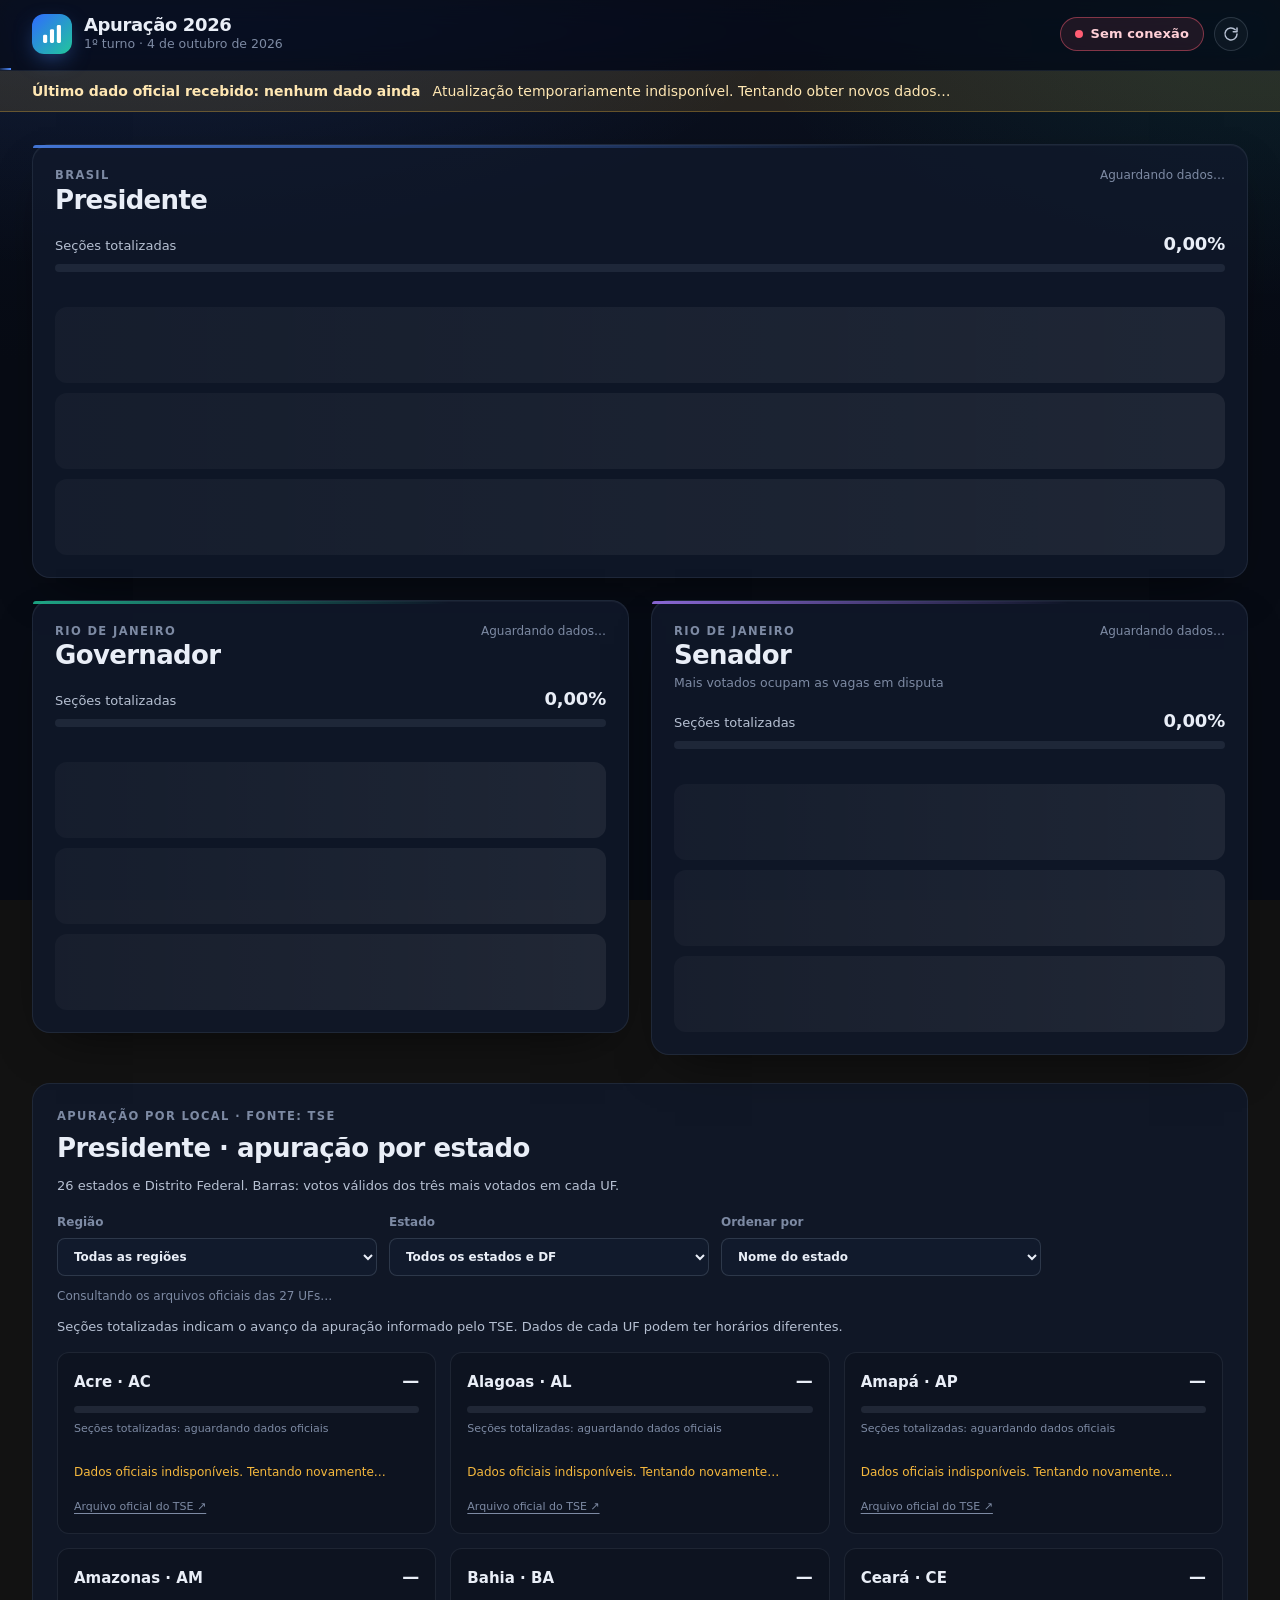
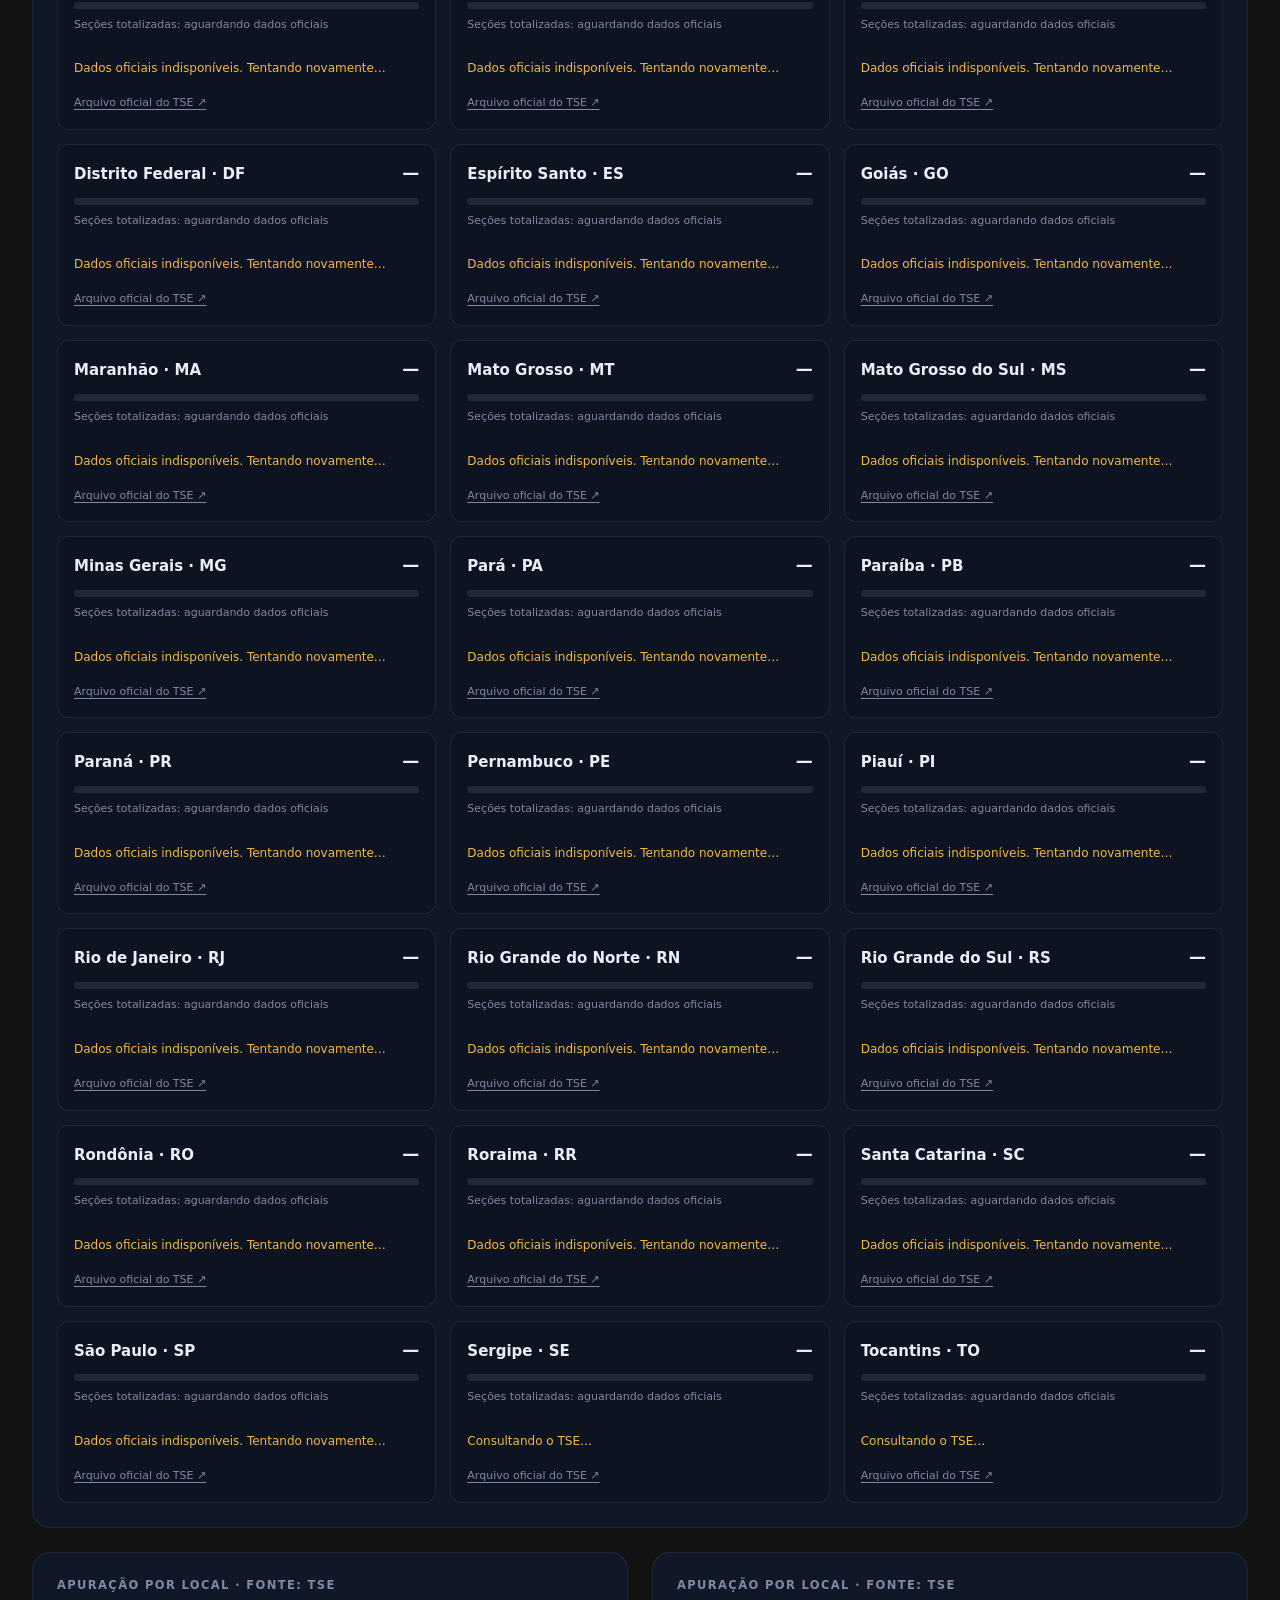
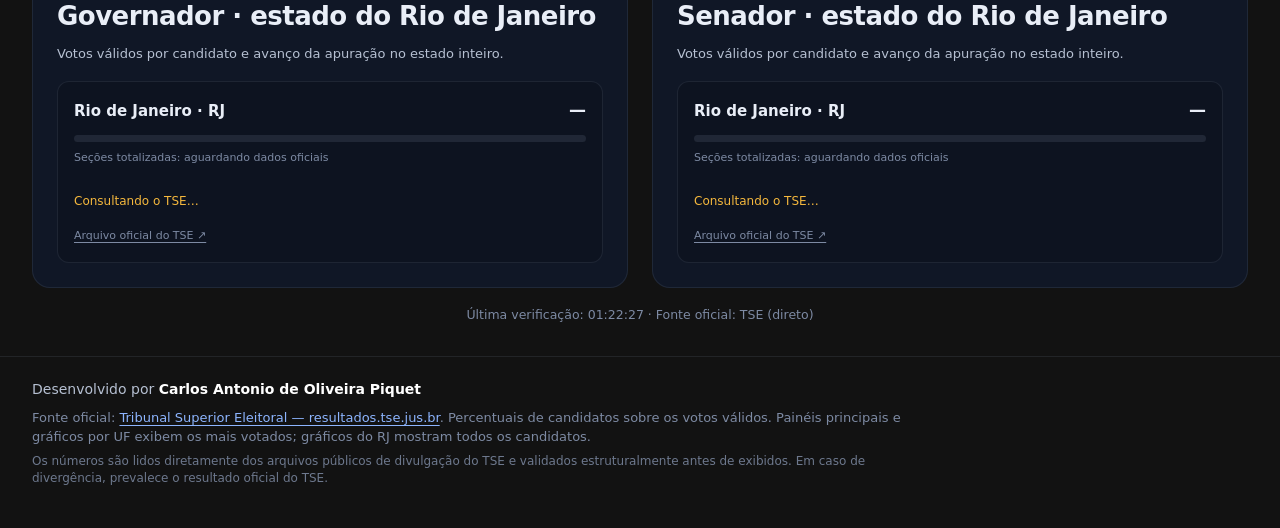
==== commit f6247bc6: "feat: celebracao de vitoria oficial e filtro por regiao" ====
--- a/index.html
+++ b/index.html
@@ -33,6 +33,7 @@
   <script src="js/tse.js" defer></script>
   <script src="js/ui.js" defer></script>
   <script src="js/territory.js" defer></script>
+  <script src="js/victory.js" defer></script>
   <script src="js/app.js" defer></script>
 </head>
 <body>
--- a/css/styles.css
+++ b/css/styles.css
@@ -435,6 +435,33 @@
 
 /* ------------------------------------------------------------- Footer */
 
+/* Celebração de vitória: abre apenas após confirmação oficial nacional. */
+body.has-victory { overflow: hidden; }
+.victory { position: fixed; inset: 0; margin: 0; padding: 0; border: 0; width: 100vw; height: 100dvh; max-width: none; max-height: none; color: #fff; background: #020b07; overflow: hidden; }
+.victory[open] { display: grid; place-items: center; }
+.victory::backdrop { background: #020b07; }
+.victory__scene { position: absolute; inset: -24px; background: linear-gradient(rgba(0, 17, 9, .74), rgba(0, 8, 15, .85)), url('../assets/celebracao-brasil.png') center / cover; filter: blur(10px); opacity: .85; }
+.victory::before { content: ''; position: absolute; inset: 0; background: radial-gradient(ellipse at 50% 35%, rgba(0, 180, 75, .2), transparent 65%), radial-gradient(ellipse at 50% 75%, rgba(255, 213, 0, .12), transparent 60%); }
+.victory__fireworks { position: absolute; inset: 0; width: 100%; height: 100%; pointer-events: none; }
+.victory__content { position: relative; z-index: 1; display: flex; flex-direction: column; align-items: center; justify-content: center; text-align: center; width: min(1200px, 94vw); padding: 70px 12px 95px; }
+.victory__flag { display: block; width: clamp(150px, 21vw, 310px); height: auto; border-radius: 4px; margin-bottom: 24px; box-shadow: 0 0 65px rgba(0, 230, 97, .25), 0 15px 40px #0008; transform-origin: 10% 50%; animation: victory-flag 3s ease-in-out infinite; }
+.victory__brasil { margin: 0; font-size: clamp(72px, 17vw, 245px); font-weight: 900; letter-spacing: -.055em; line-height: 1.05; color: #ffdf00; background: linear-gradient(170deg, #c0ff7b 5%, #00b747 28%, #008b35 38%, #fff39a 44%, #ffdf00 56%, #d7a200 67%, #faffd0 72%, #00a744 86%); background-clip: text; -webkit-background-clip: text; -webkit-text-fill-color: transparent; filter: drop-shadow(0 3px 0 #a57e00) drop-shadow(0 8px 0 #00491b) drop-shadow(0 12px 18px #000); animation: victory-arrive 1.3s cubic-bezier(.2,.8,.2,1) both, victory-glow 2s ease-in-out infinite alternate; }
+.victory__slogan { margin: 0; font-family: Georgia, 'Times New Roman', serif; font-size: clamp(32px, 5.8vw, 84px); font-weight: 800; line-height: 1.13; letter-spacing: -.035em; text-wrap: balance; filter: drop-shadow(0 3px 0 #5b5000) drop-shadow(0 8px 15px #000); animation: victory-arrive 1s ease-out both; }
+.victory__line { display: block; color: #ffdf00; }
+.victory__line--green { background: linear-gradient(175deg, #d1ffac 0%, #22e369 28%, #008c36 45%, #ffed75 51%, #ffe000 68%, #20c24d 95%); }
+.victory__line--gold { background: linear-gradient(175deg, #fffccd 3%, #ffdf00 33%, #b68a00 47%, #fff7ad 52%, #ffdf00 67%, #55e36c 98%); }
+.victory__line--green, .victory__line--gold { background-clip: text; -webkit-background-clip: text; -webkit-text-fill-color: transparent; }
+.victory__official { position: fixed; bottom: max(24px, env(safe-area-inset-bottom)); left: 20px; right: 20px; margin: 0; color: #c8dfd0; font: 12px/1.7 var(--font); letter-spacing: .02em; }
+.victory__close { position: fixed; z-index: 3; top: max(20px, env(safe-area-inset-top)); right: max(20px, env(safe-area-inset-right)); padding: 10px 16px; border: 1px solid #ffffff40; border-radius: 99px; background: #07160dcc; color: #e9ffef; font: 600 12px var(--font); cursor: pointer; }
+.victory__close:hover { background: #18442b; border-color: #ffdf00; }
+.victory__close:focus-visible { outline: 2px solid #ffdf00; outline-offset: 4px; }
+.victory--final .victory__flag { animation: none; }
+@keyframes victory-arrive { from { opacity: 0; transform: scale(.88) translateY(16px); } to { opacity: 1; transform: none; } }
+@keyframes victory-flag { 0%, 100% { transform: perspective(800px) rotateY(-8deg) rotate(-2deg); } 50% { transform: perspective(800px) rotateY(8deg) rotate(2deg); } }
+@keyframes victory-glow { from { opacity: .9; } to { opacity: 1; } }
+@media (max-width: 560px) { .victory__flag { width: 180px; margin-bottom: 30px; } .victory__slogan { font-size: clamp(30px, 8.2vw, 44px); } .victory__content { padding-inline: 6px; } .victory__official { font-size: 10px; } }
+@media (max-height: 520px) { .victory__content { padding-top: 45px; padding-bottom: 55px; } .victory__flag { width: 100px; margin-bottom: 12px; } .victory__brasil { font-size: 100px; } .victory__slogan { font-size: 38px; } .victory__official { bottom: 10px; } }
+
 .meta-line { margin: 18px 0 0; text-align: center; color: var(--muted); font-size: 12.5px; font-variant-numeric: tabular-nums; }
 
 .footer { border-top: 1px solid var(--border); padding: 22px 0 34px; color: var(--muted); font-size: 13px; }
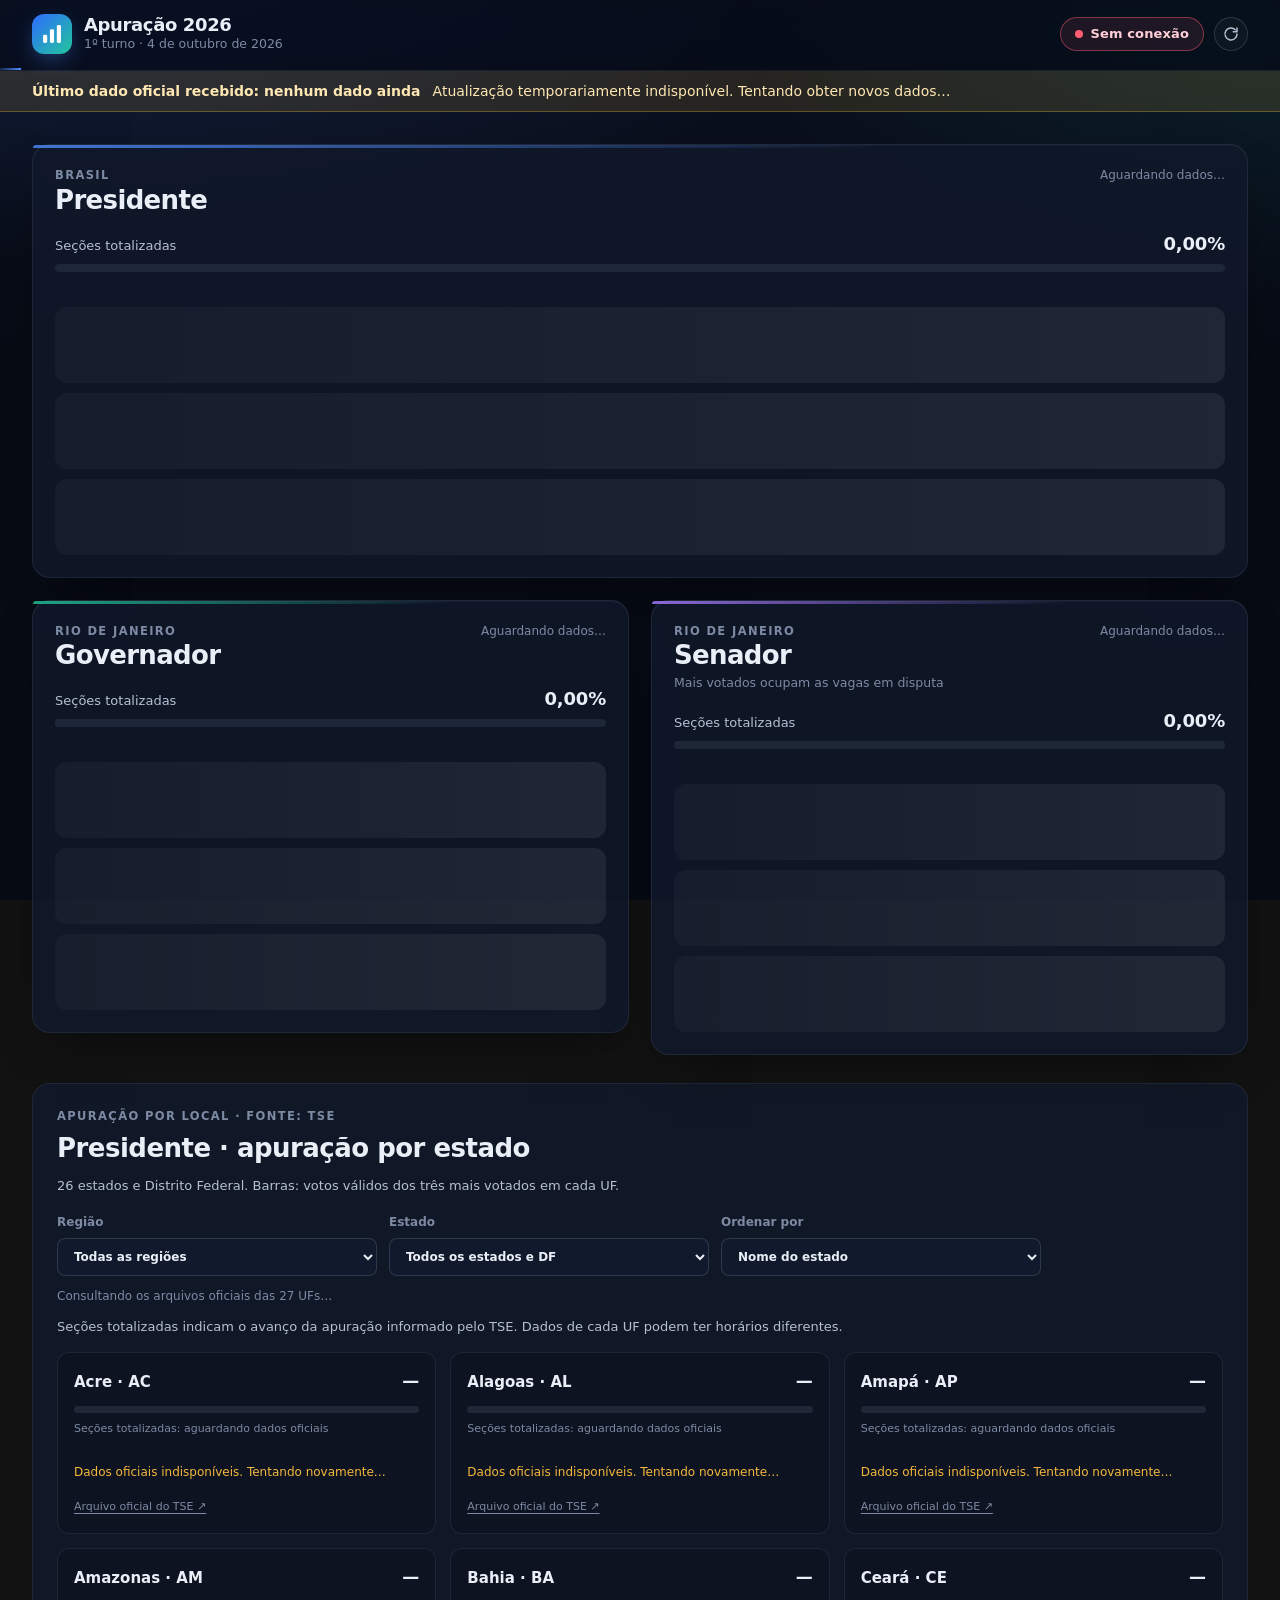
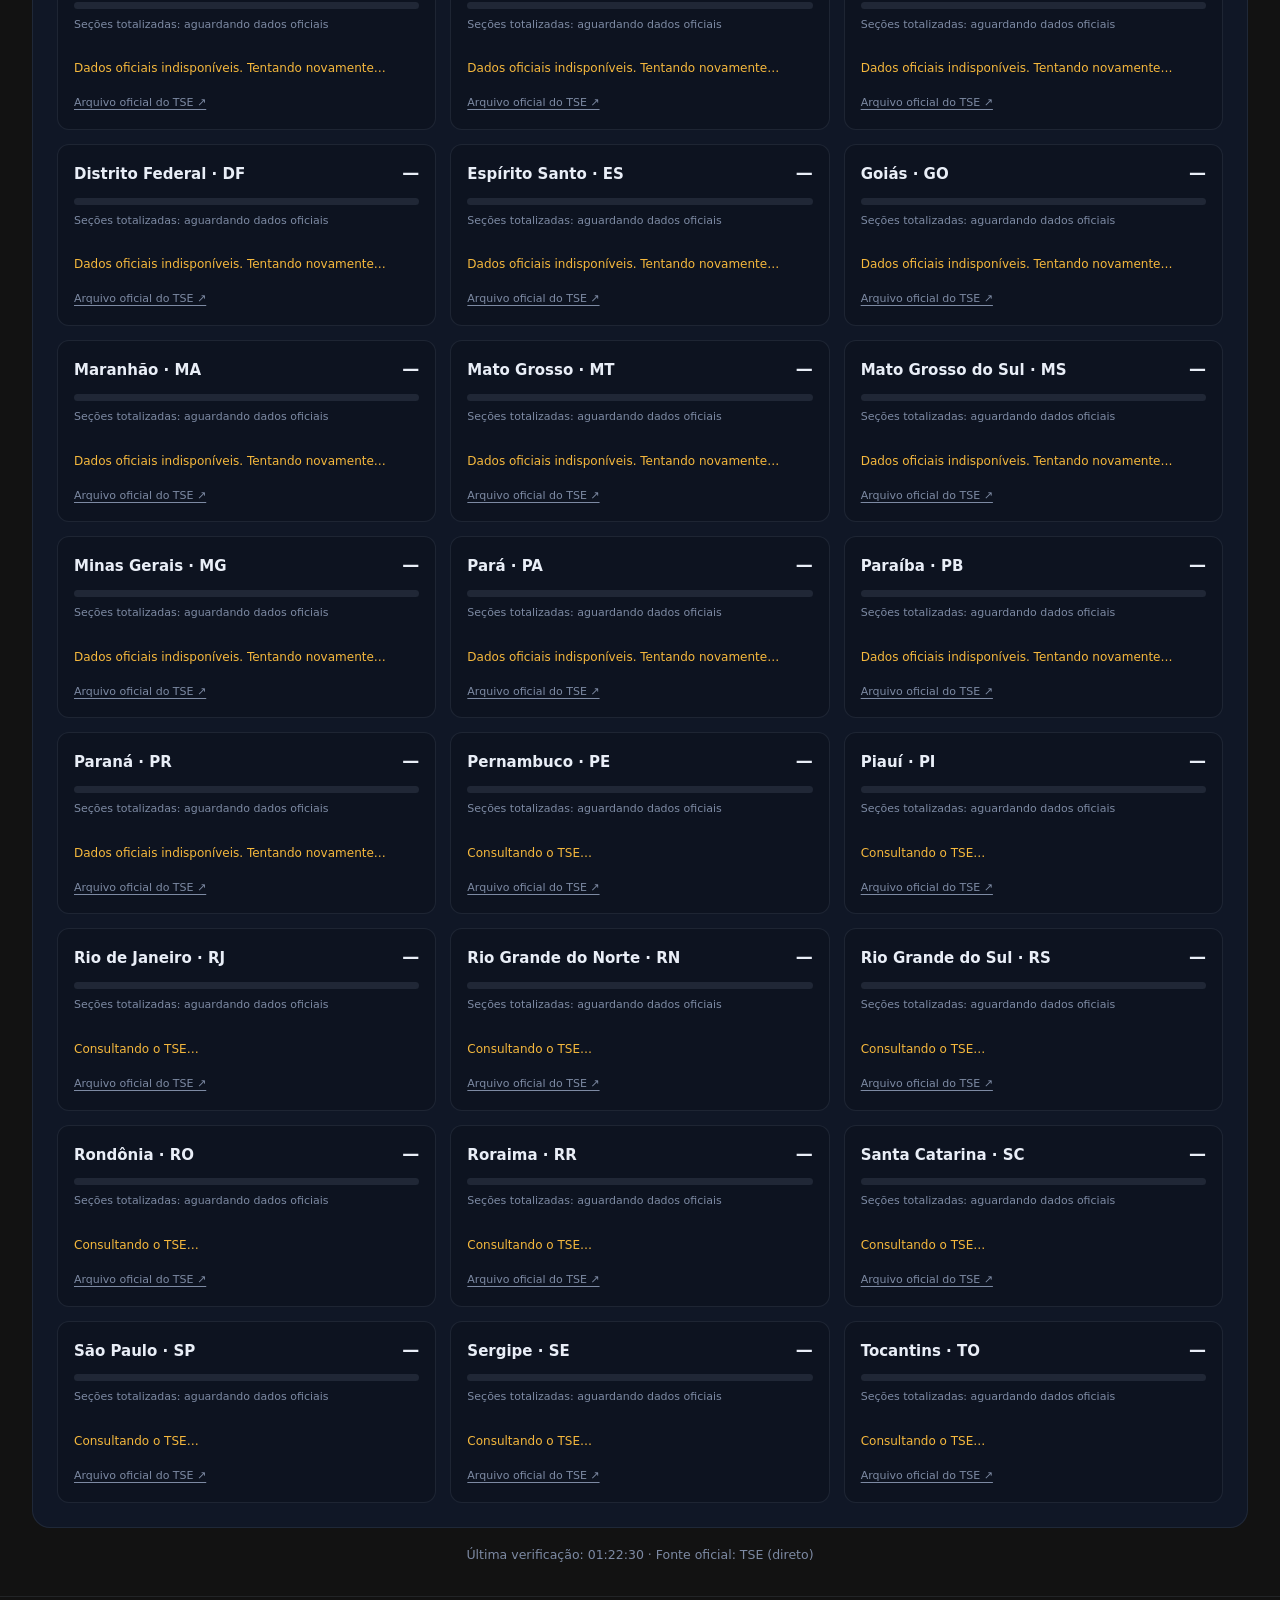
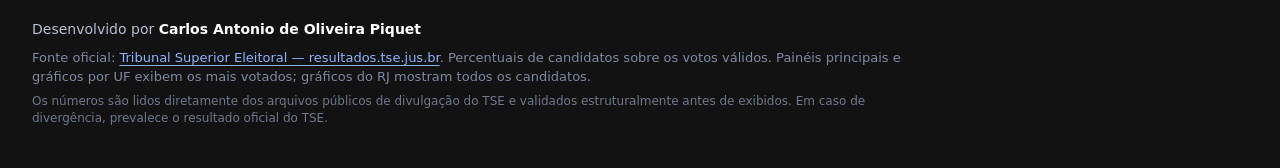
==== commit a3b431bc: "feat: probabilidade de vitoria com dados oficiais de comparecimento, balanco macro nacional (PL vs P" ====
--- a/index.html
+++ b/index.html
@@ -32,6 +32,7 @@
   <script src="js/core.js" defer></script>
   <script src="js/tse.js" defer></script>
   <script src="js/ui.js" defer></script>
+  <script src="js/macro.js" defer></script>
   <script src="js/territory.js" defer></script>
   <script src="js/victory.js" defer></script>
   <script src="js/app.js" defer></script>
@@ -86,6 +87,19 @@
 
     <div id="races" class="races" aria-live="off"></div>
 
+    <section class="macro" id="macro-section" aria-labelledby="macro-title" hidden>
+      <div class="macro__header">
+        <p class="macro__eyebrow">Panorama Nacional · 27 Unidades da Federação</p>
+        <h2 class="macro__title" id="macro-title">Balanço Macropolítico: PL vs PT e Forças Ideológicas</h2>
+        <p class="macro__subtitle">Apuração contínua dos dados oficiais do TSE totalizando governadores e senadores em todas as 27 UFs.</p>
+      </div>
+      <div class="macro__grid">
+        <div class="macro-card" id="card-macro-gov"></div>
+        <div class="macro-card" id="card-macro-sen"></div>
+        <div class="macro-card" id="card-macro-ideology"></div>
+      </div>
+    </section>
+
     <div id="territorial-charts" class="territorial" aria-live="off"></div>
 
     <p class="meta-line" id="meta-line" aria-live="off"></p>
--- a/css/styles.css
+++ b/css/styles.css
@@ -391,6 +391,342 @@
 .chart__line { fill: none; stroke-width: 2.25; stroke-linejoin: round; stroke-linecap: round; vector-effect: non-scaling-stroke; }
 .chart__dot { stroke: var(--surface-solid); stroke-width: 2; vector-effect: non-scaling-stroke; }
 
+/* ------------------------------------------- Probabilidade de Vitória */
+
+.prob {
+  padding: 14px;
+  border-radius: var(--radius-sm);
+  background: rgba(14, 22, 38, 0.7);
+  border: 1px solid rgba(79, 140, 255, 0.25);
+  box-shadow: inset 0 1px 0 rgba(255, 255, 255, 0.04);
+}
+.prob__head {
+  display: flex;
+  justify-content: space-between;
+  align-items: center;
+  margin-bottom: 12px;
+}
+.prob__badge {
+  font-size: 11px;
+  font-weight: 800;
+  letter-spacing: .08em;
+  text-transform: uppercase;
+  color: #60a5fa;
+  background: rgba(96, 165, 250, 0.12);
+  padding: 3px 8px;
+  border-radius: 6px;
+  border: 1px solid rgba(96, 165, 250, 0.3);
+}
+.prob__tag {
+  font-size: 11px;
+  color: var(--muted);
+  font-weight: 600;
+}
+.prob__bars {
+  display: grid;
+  gap: 10px;
+  margin-bottom: 12px;
+}
+.prob-bar {
+  display: grid;
+  gap: 5px;
+}
+.prob-bar__info {
+  display: flex;
+  justify-content: space-between;
+  align-items: baseline;
+  font-size: 12.5px;
+}
+.prob-bar__label {
+  color: var(--text-2);
+  font-weight: 500;
+}
+.prob-bar__val {
+  font-size: 14px;
+  font-weight: 800;
+  font-variant-numeric: tabular-nums;
+}
+.color-t1 { color: #21c79b; }
+.color-t2 { color: #f5b83d; }
+.prob-bar__track {
+  height: 8px;
+  border-radius: 999px;
+  background: rgba(148, 163, 184, 0.14);
+  overflow: hidden;
+}
+.prob-bar__fill {
+  display: block;
+  height: 100%;
+  border-radius: inherit;
+  transition: width 0.8s var(--ease);
+}
+.fill-t1 {
+  background: linear-gradient(90deg, #10b981, #21c79b);
+  box-shadow: 0 0 12px rgba(33, 199, 155, 0.4);
+}
+.fill-t2 {
+  background: linear-gradient(90deg, #d97706, #f5b83d);
+  box-shadow: 0 0 12px rgba(245, 184, 61, 0.4);
+}
+.prob__proj {
+  margin: 0 0 6px;
+  font-size: 13.5px;
+  font-weight: 700;
+  color: #fff;
+  line-height: 1.4;
+}
+.prob__det {
+  margin: 0;
+  font-size: 12px;
+  color: var(--text-2);
+  line-height: 1.5;
+}
+
+/* Senado RJ Projeção */
+.prob__sen-list {
+  display: grid;
+  gap: 8px;
+  margin-bottom: 12px;
+}
+.prob__sen-item {
+  display: grid;
+  grid-template-columns: minmax(0, 1.2fr) 2fr auto;
+  align-items: center;
+  gap: 10px;
+  padding: 6px 10px;
+  border-radius: 8px;
+  background: rgba(255, 255, 255, 0.02);
+  border: 1px solid var(--border);
+}
+.prob__sen-item.is-in {
+  border-color: rgba(33, 199, 155, 0.3);
+  background: rgba(33, 199, 155, 0.04);
+}
+.prob__sen-name {
+  font-size: 12.5px;
+  font-weight: 600;
+  overflow: hidden;
+  text-overflow: ellipsis;
+  white-space: nowrap;
+}
+.prob__sen-track {
+  height: 6px;
+  border-radius: 999px;
+  background: rgba(148, 163, 184, 0.14);
+  overflow: hidden;
+}
+.prob__sen-fill {
+  display: block;
+  height: 100%;
+  border-radius: inherit;
+  background: linear-gradient(90deg, #4f8cff, #21c79b);
+  transition: width 0.8s var(--ease);
+}
+.prob__sen-pct {
+  font-size: 12px;
+  font-weight: 700;
+  font-variant-numeric: tabular-nums;
+  white-space: nowrap;
+  color: #7ff0cc;
+}
+.prob__sen-item.is-out .prob__sen-pct {
+  color: var(--muted);
+}
+.prob__sen-item.is-out .prob__sen-fill {
+  background: #64748b;
+}
+
+/* ----------------------------------------- Balanço Macropolítico */
+
+.macro {
+  margin-top: 28px;
+  padding: clamp(20px, 3vw, 28px);
+  border-radius: var(--radius);
+  border: 1px solid var(--border);
+  background: var(--surface);
+  box-shadow: var(--shadow);
+}
+.macro__header {
+  margin-bottom: 22px;
+}
+.macro__eyebrow {
+  margin: 0 0 6px;
+  color: var(--muted);
+  font-size: 12px;
+  font-weight: 700;
+  letter-spacing: .12em;
+  text-transform: uppercase;
+}
+.macro__title {
+  margin: 0 0 8px;
+  font-size: clamp(20px, 2.4vw, 26px);
+  font-weight: 800;
+  letter-spacing: -.02em;
+}
+.macro__subtitle {
+  margin: 0;
+  font-size: 13.5px;
+  color: var(--text-2);
+}
+.macro__grid {
+  display: grid;
+  grid-template-columns: repeat(3, minmax(0, 1fr));
+  gap: 16px;
+}
+@media (max-width: 1024px) {
+  .macro__grid {
+    grid-template-columns: 1fr;
+  }
+}
+.macro-card {
+  padding: 18px;
+  border-radius: var(--radius-sm);
+  background: rgba(0, 0, 0, 0.22);
+  border: 1px solid var(--border);
+  display: flex;
+  flex-direction: column;
+  gap: 14px;
+}
+.macro-card__head {
+  display: flex;
+  justify-content: space-between;
+  align-items: baseline;
+  gap: 10px;
+}
+.macro-card__head h3 {
+  margin: 0;
+  font-size: 16px;
+  font-weight: 700;
+}
+.macro-card__total {
+  font-size: 12px;
+  color: var(--muted);
+  font-weight: 600;
+}
+.macro-bars {
+  display: grid;
+  gap: 12px;
+}
+.macro-bar {
+  display: grid;
+  gap: 5px;
+}
+.macro-bar__label {
+  display: flex;
+  justify-content: space-between;
+  font-size: 12.5px;
+  font-weight: 600;
+}
+.macro-bar__label span {
+  color: var(--text-2);
+}
+.macro-bar__label strong {
+  font-variant-numeric: tabular-nums;
+}
+.color-pl { color: #3b82f6; }
+.color-pt { color: #ef4444; }
+.macro-bar__track {
+  height: 8px;
+  border-radius: 999px;
+  background: rgba(148, 163, 184, 0.12);
+  overflow: hidden;
+}
+.macro-bar__fill {
+  display: block;
+  height: 100%;
+  border-radius: inherit;
+  transition: width 0.8s var(--ease);
+}
+.fill-pl {
+  background: linear-gradient(90deg, #1d4ed8, #3b82f6);
+}
+.fill-pt {
+  background: linear-gradient(90deg, #b91c1c, #ef4444);
+}
+.fill-outros {
+  background: linear-gradient(90deg, #475569, #94a3b8);
+}
+.macro-chips {
+  display: grid;
+  gap: 8px;
+  font-size: 12px;
+  margin-top: 4px;
+}
+.macro-chip {
+  padding: 8px 10px;
+  border-radius: 8px;
+  background: rgba(255, 255, 255, 0.02);
+  border: 1px solid var(--border);
+  line-height: 1.4;
+}
+.macro-chip span {
+  color: var(--muted);
+  font-weight: 500;
+}
+.macro-chip strong {
+  color: #fff;
+  font-variant-numeric: tabular-nums;
+}
+.macro-chip--pl { border-color: rgba(59, 130, 246, 0.3); }
+.macro-chip--pt { border-color: rgba(239, 68, 68, 0.3); }
+.macro-note {
+  margin: 0;
+  font-size: 12.5px;
+  font-weight: 600;
+  color: #93c5fd;
+  background: rgba(59, 130, 246, 0.1);
+  padding: 8px 12px;
+  border-radius: 8px;
+  border: 1px solid rgba(59, 130, 246, 0.25);
+}
+.ideol-grid {
+  display: grid;
+  gap: 16px;
+}
+.ideol-col h4 {
+  margin: 0 0 8px;
+  font-size: 13.5px;
+  font-weight: 600;
+  color: var(--text-2);
+}
+.ideol-stack {
+  display: flex;
+  height: 12px;
+  border-radius: 999px;
+  overflow: hidden;
+  background: rgba(148, 163, 184, 0.12);
+  margin-bottom: 8px;
+}
+.ideol-seg {
+  height: 100%;
+  transition: width 0.8s var(--ease);
+}
+.fill-dir { background: #3b82f6; }
+.fill-cen { background: #eab308; }
+.fill-esq { background: #ef4444; }
+.ideol-legend {
+  display: flex;
+  flex-wrap: wrap;
+  gap: 10px 14px;
+  font-size: 11.5px;
+  color: var(--muted);
+  font-weight: 600;
+}
+.ideol-leg-item {
+  display: inline-flex;
+  align-items: center;
+  gap: 5px;
+}
+.dot {
+  width: 8px;
+  height: 8px;
+  border-radius: 50%;
+  display: inline-block;
+}
+.dot-dir { background: #3b82f6; }
+.dot-cen { background: #eab308; }
+.dot-esq { background: #ef4444; }
+
 /* --------------------------------------------------------------- Stats */
 
 .territorial { display: grid; gap: 24px; margin-top: 28px; }
@@ -403,7 +739,6 @@
 .territory-controls select:focus-visible { outline: 2px solid var(--accent); outline-offset: 3px; }
 .territory-summary { color: var(--muted); font-size: 12px; margin: 12px 0; }
 .territory-grid { display: grid; grid-template-columns: repeat(3, minmax(0, 1fr)); gap: 14px; }
-.territory-rio { display: grid; grid-template-columns: repeat(2, minmax(0, 1fr)); gap: 24px; align-items: start; }
 .territory-card { padding: 16px; border: 1px solid var(--border); border-radius: 12px; background: rgba(0, 0, 0, .14); min-width: 0; }
 .territory-card__head { display: flex; justify-content: space-between; gap: 12px; align-items: baseline; }
 .territory-card__head h3 { font-size: 15px; margin: 0 0 12px; }
@@ -420,11 +755,10 @@
 .territory-bar__label strong { white-space: nowrap; font-variant-numeric: tabular-nums; }
 .territory-bar__fill { display: block; height: 100%; border-radius: inherit; transition: width .5s; }
 .territory-bar small { display: block; color: var(--muted); font-size: 11px; margin-top: 4px; }
-.territory-rio .territory-card { margin-top: 16px; }
 .territory-card.is-stale .territory-bars, .territory-card.is-stale .territory-card__track { opacity: .65; }
 @media (max-width: 1000px) { .territory-grid { grid-template-columns: repeat(2, minmax(0, 1fr)); } }
 @media (max-width: 640px) {
-  .territory-grid, .territory-rio { grid-template-columns: 1fr; }
+  .territory-grid { grid-template-columns: 1fr; }
   .territory-controls label { max-width: none; }
 }
 
